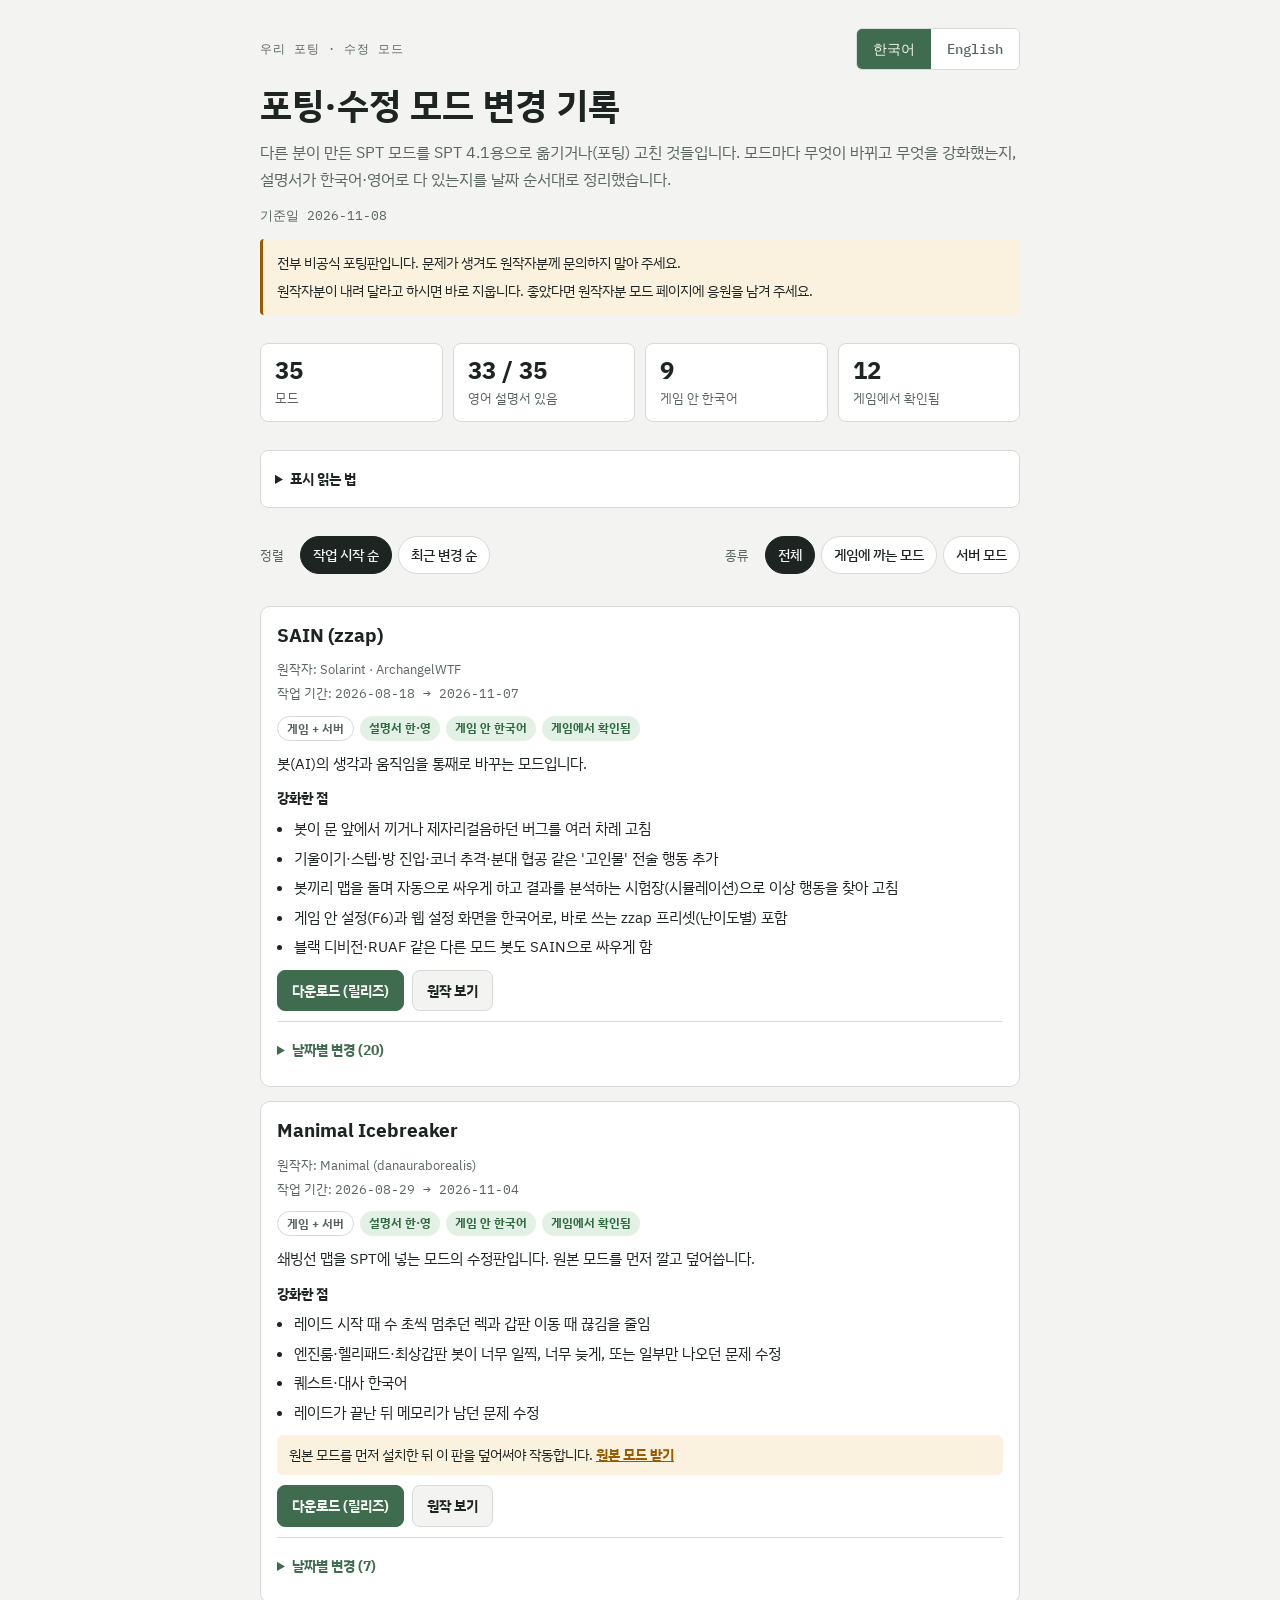
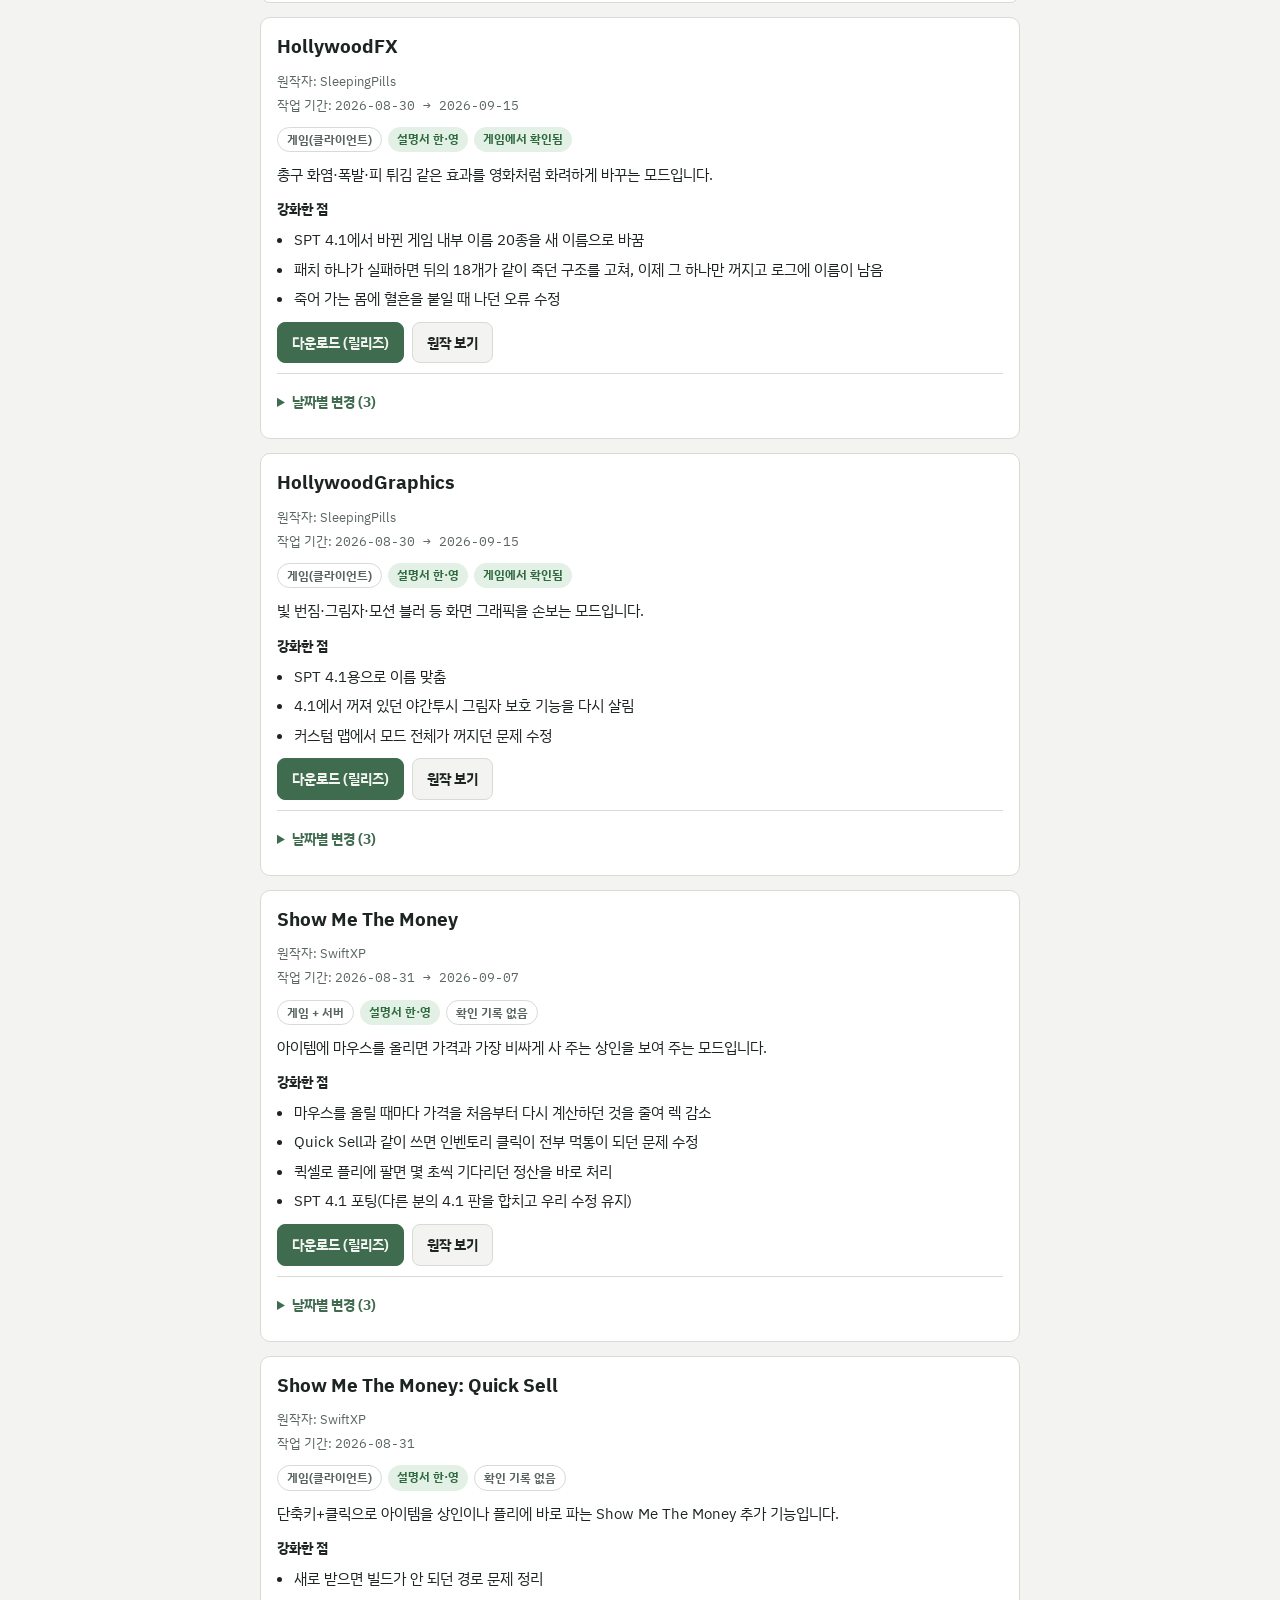
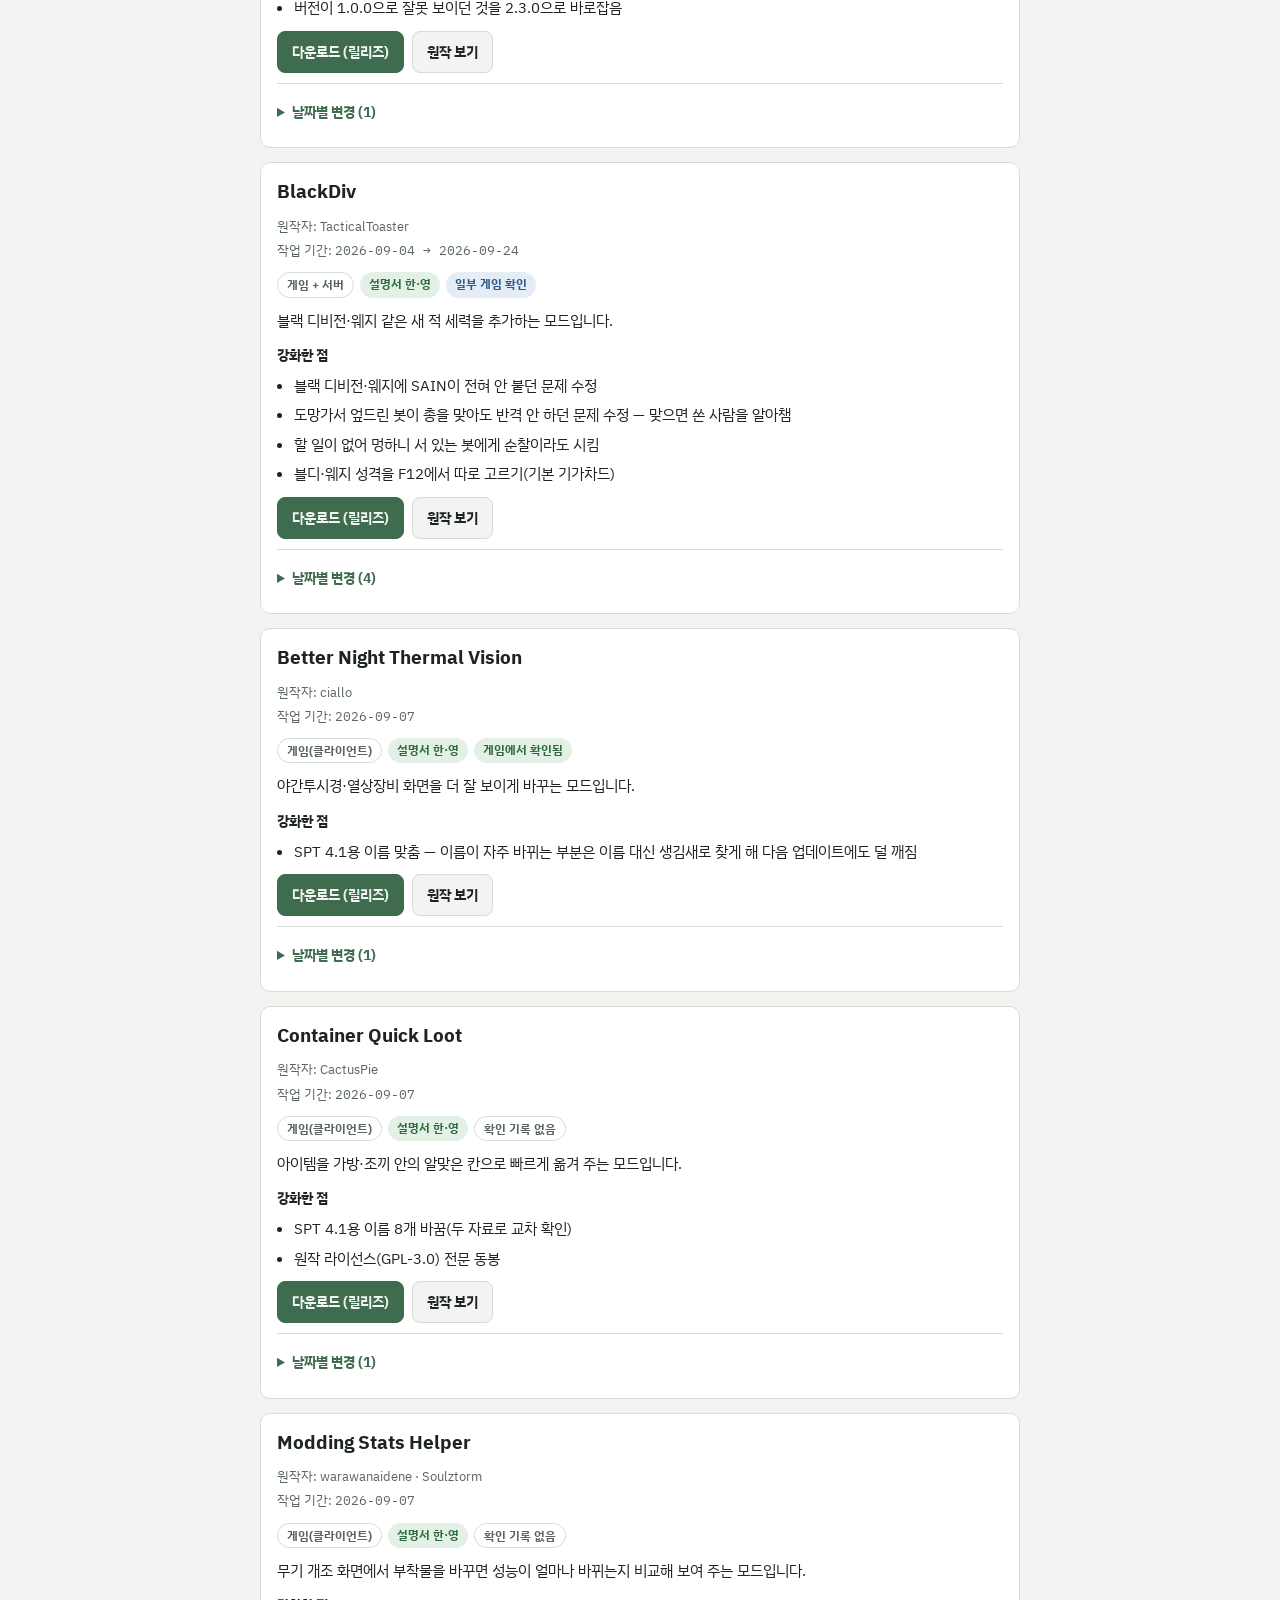
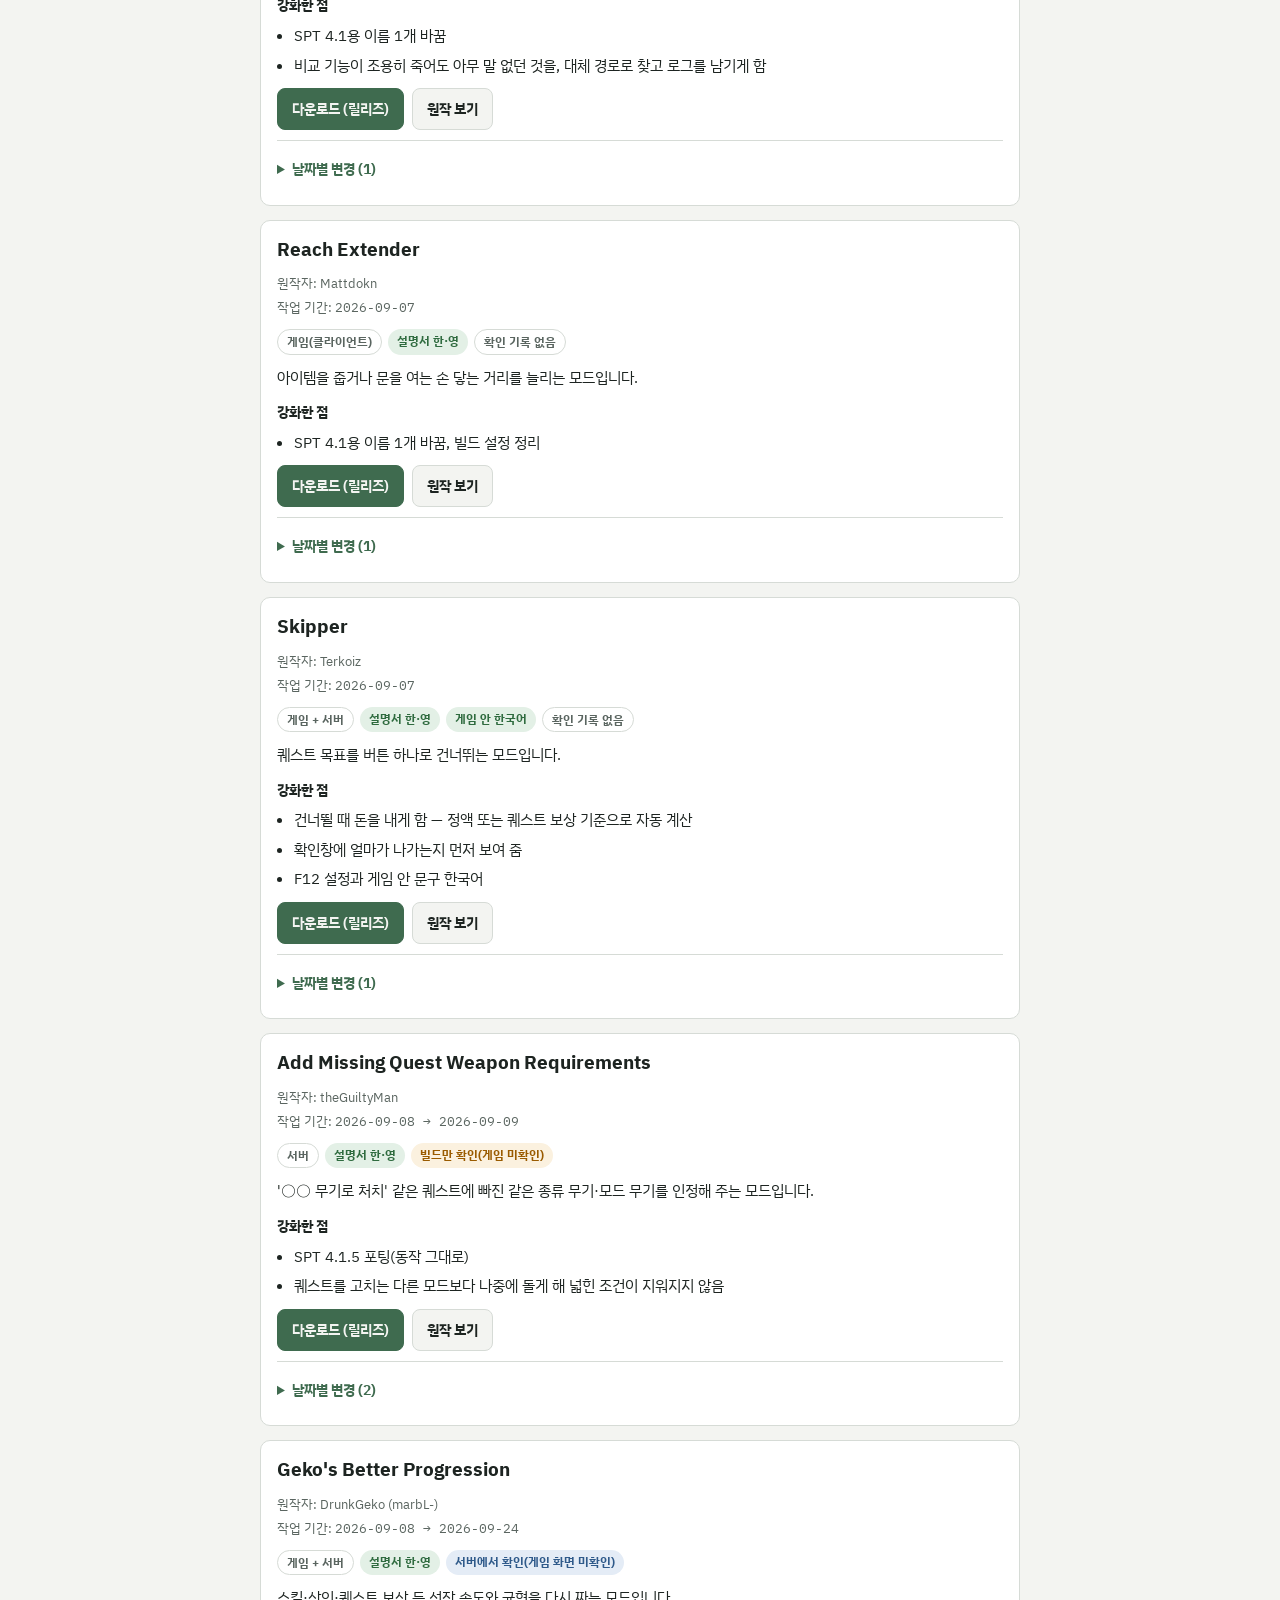
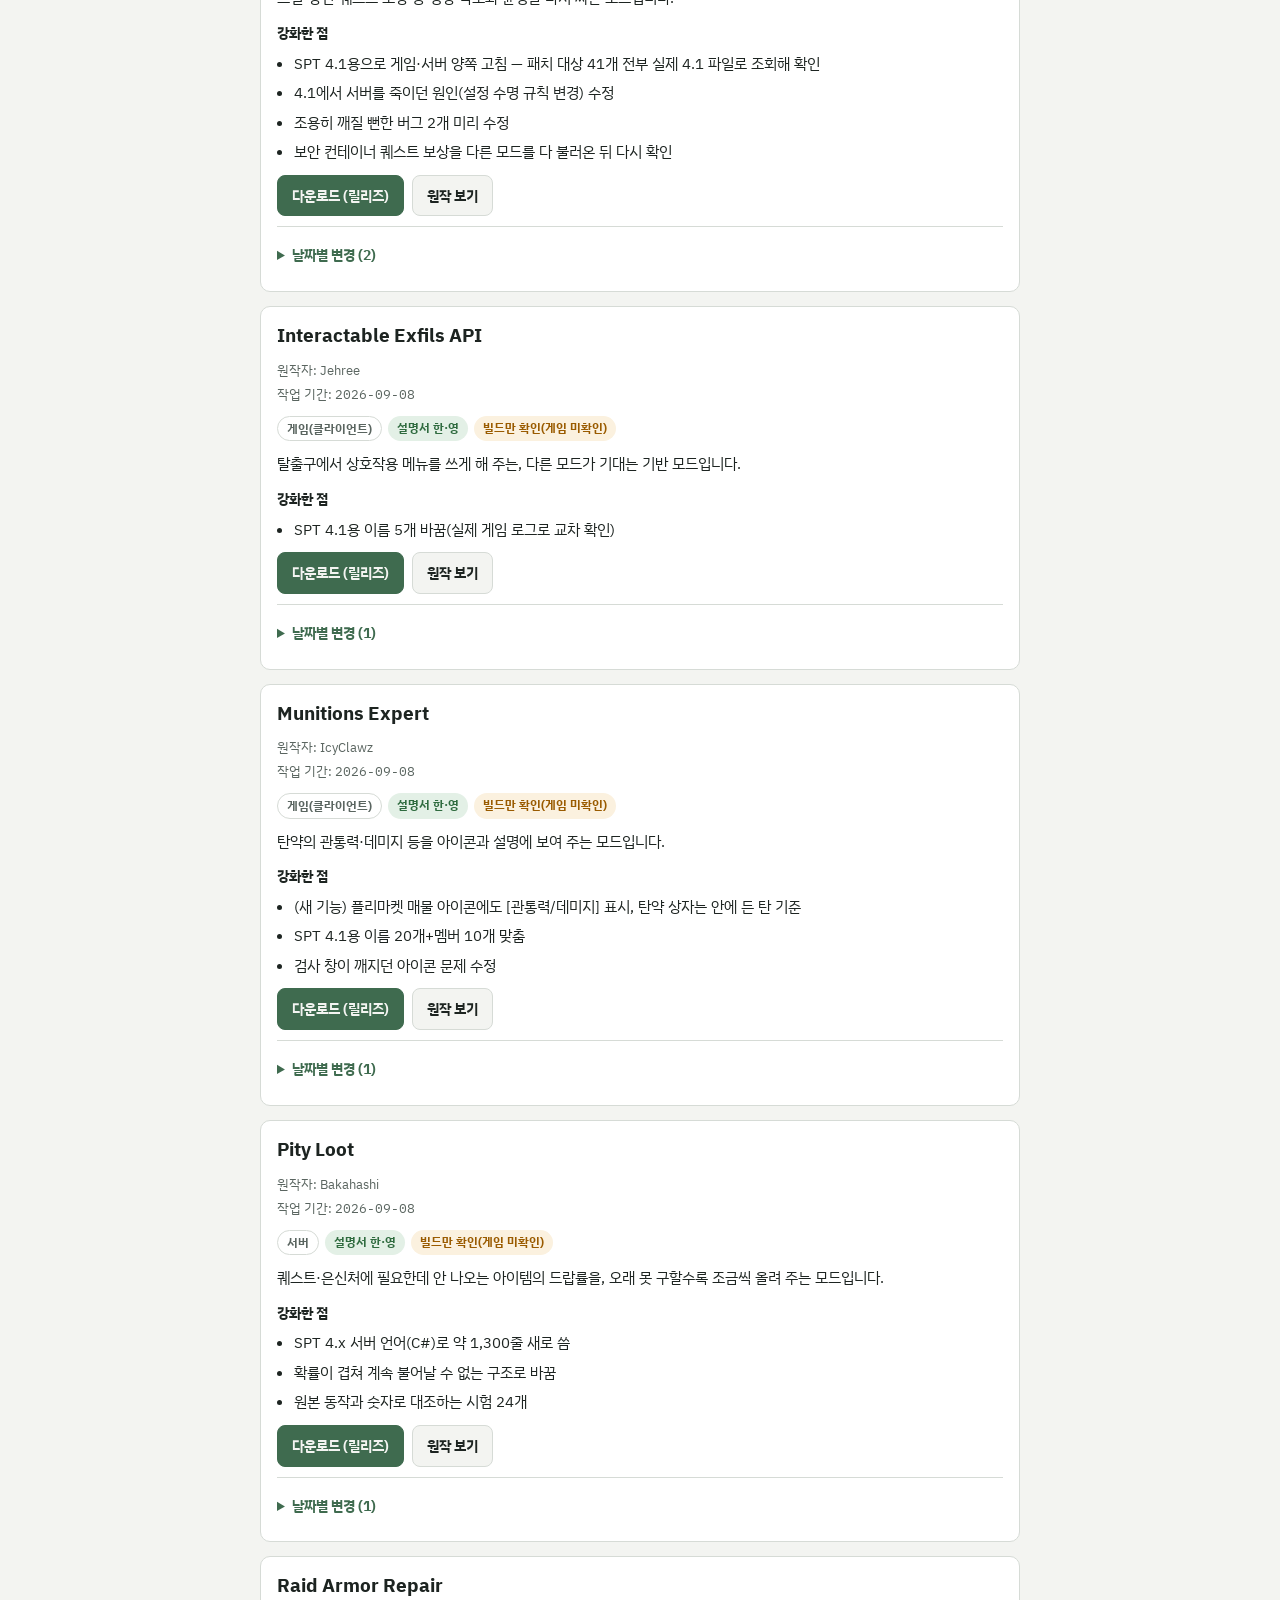
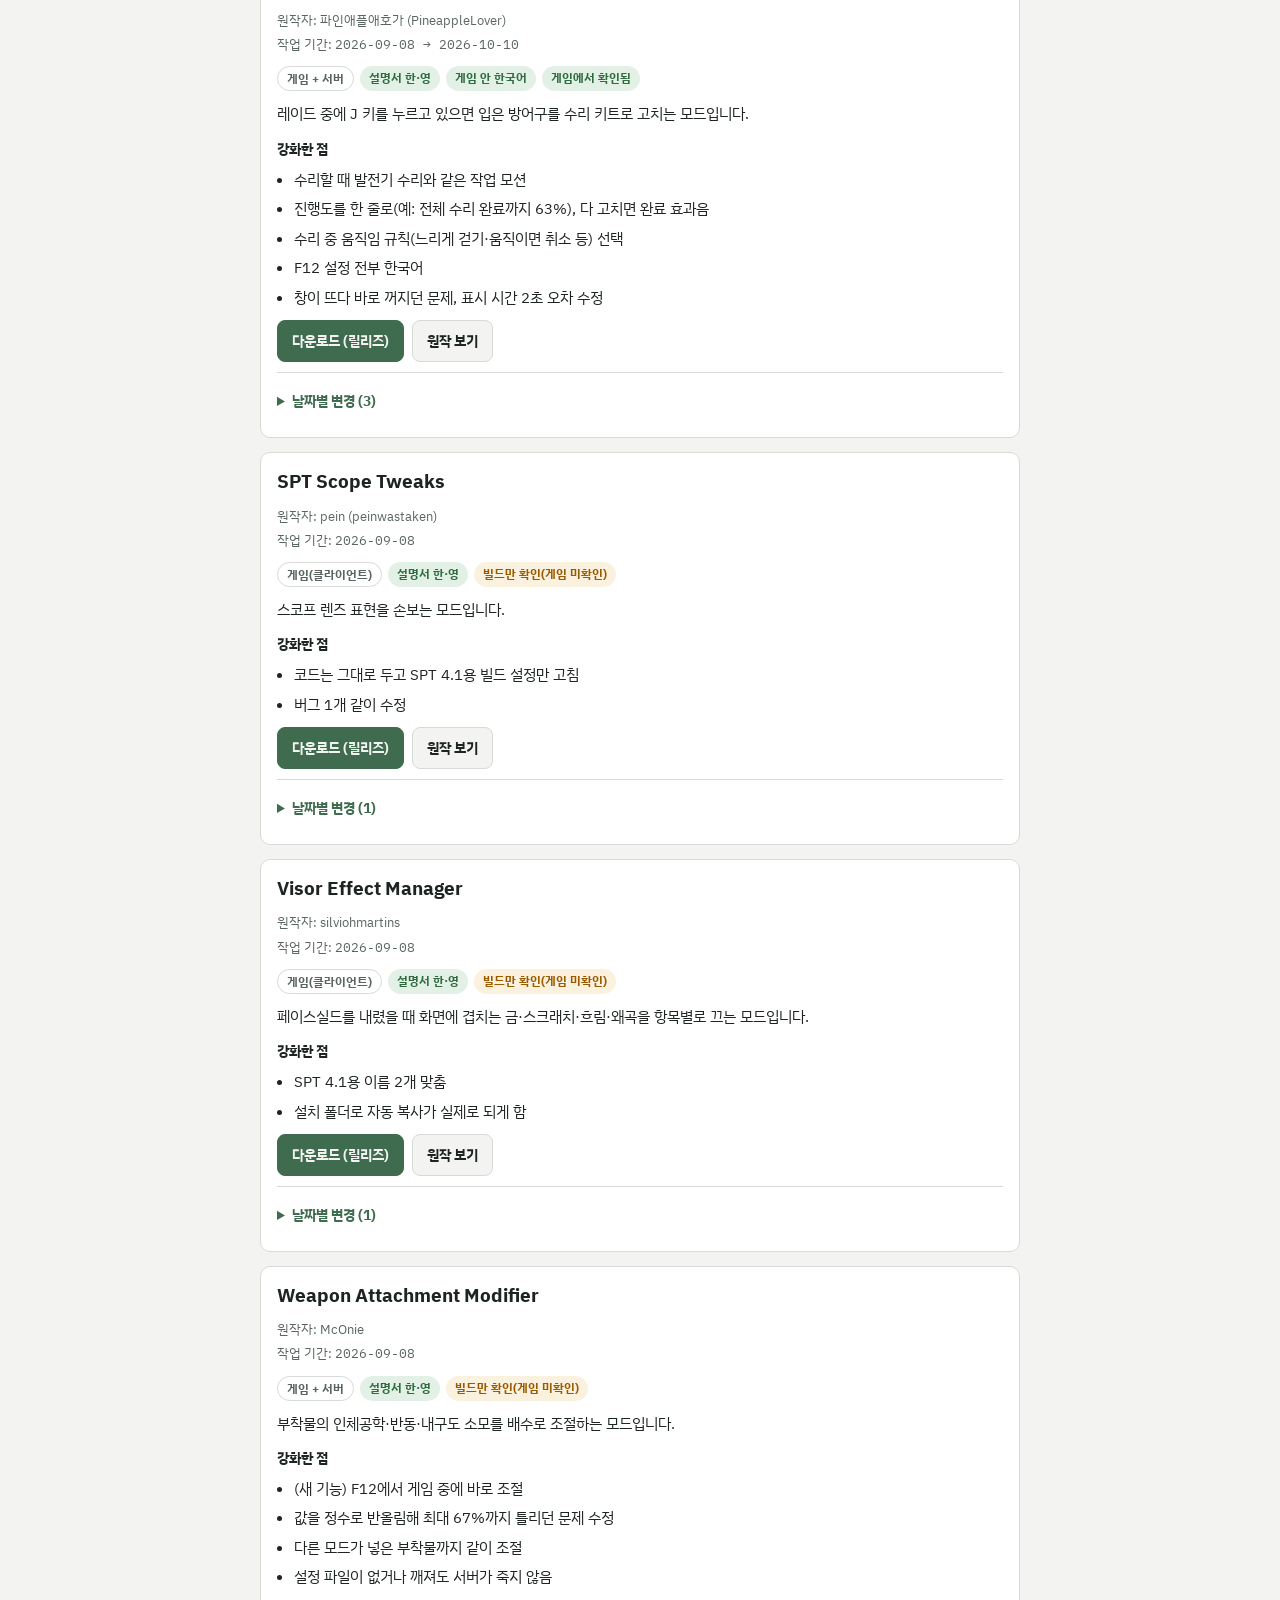
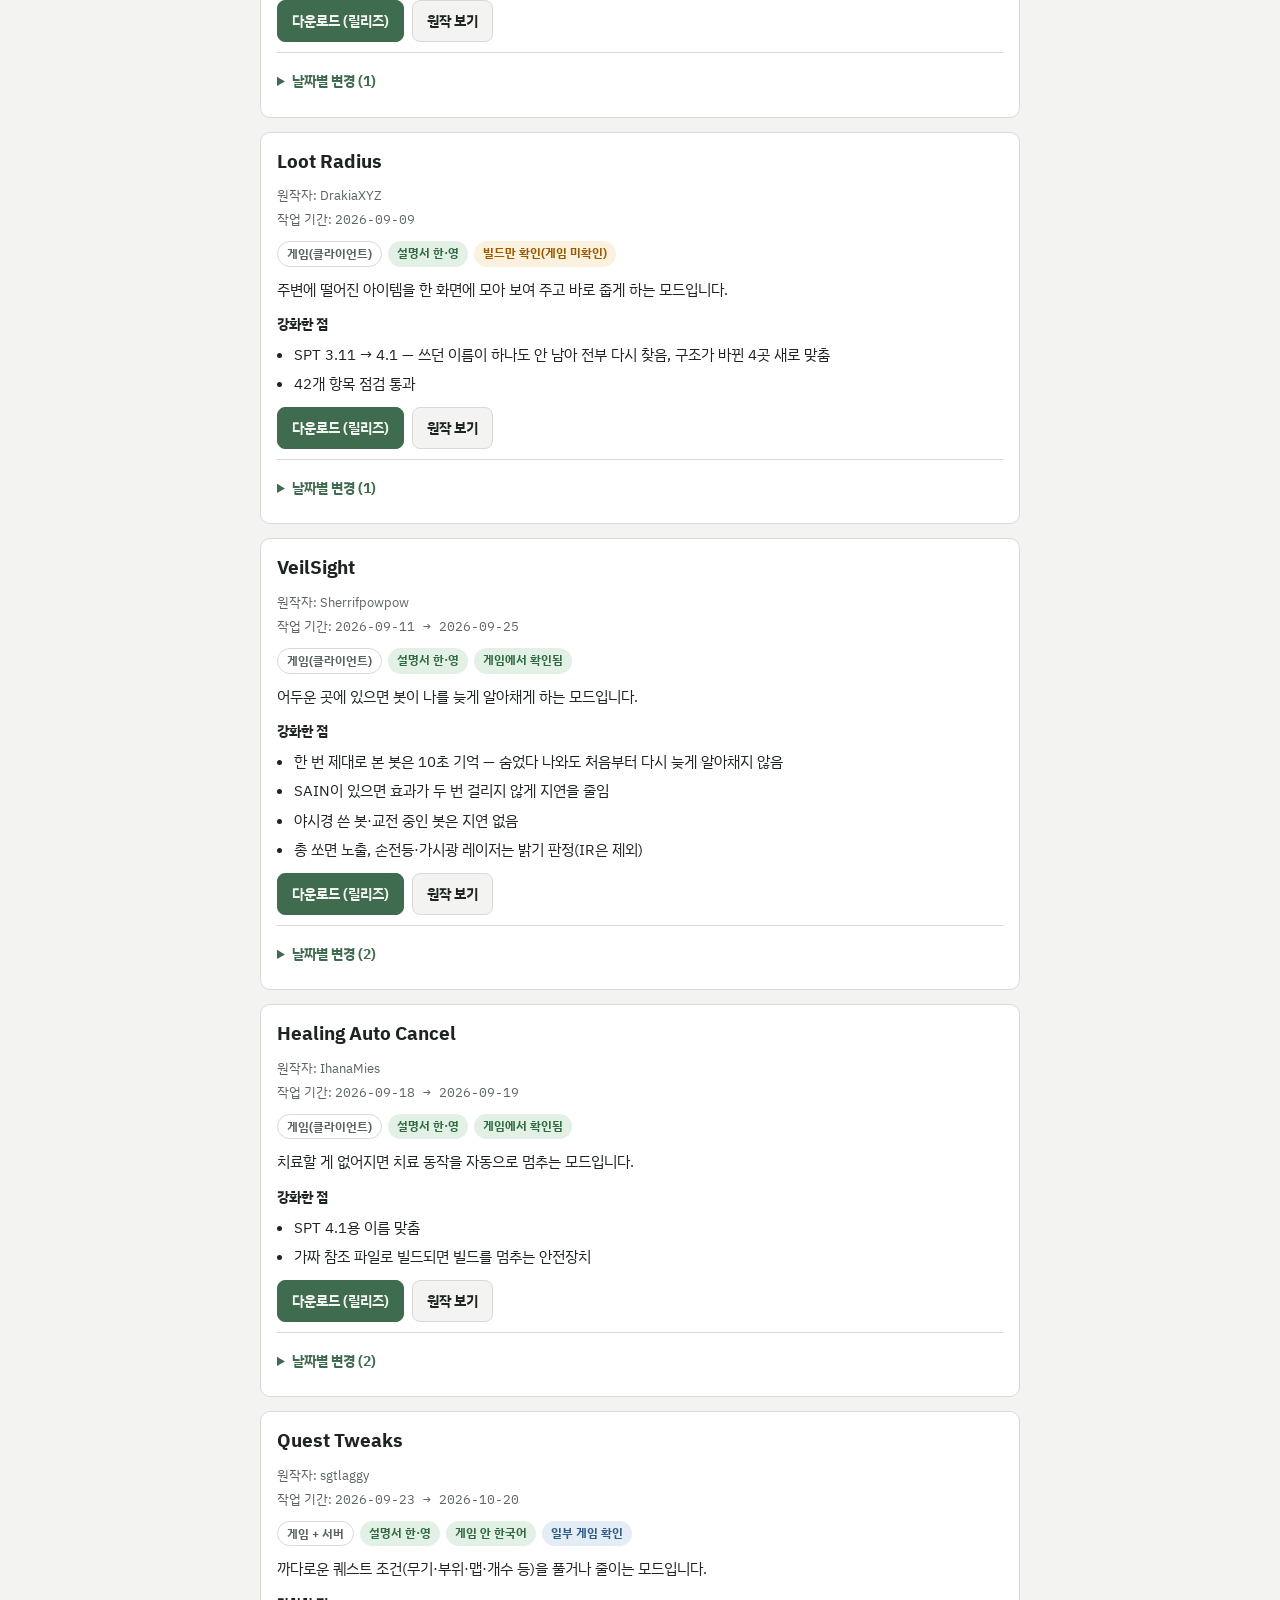
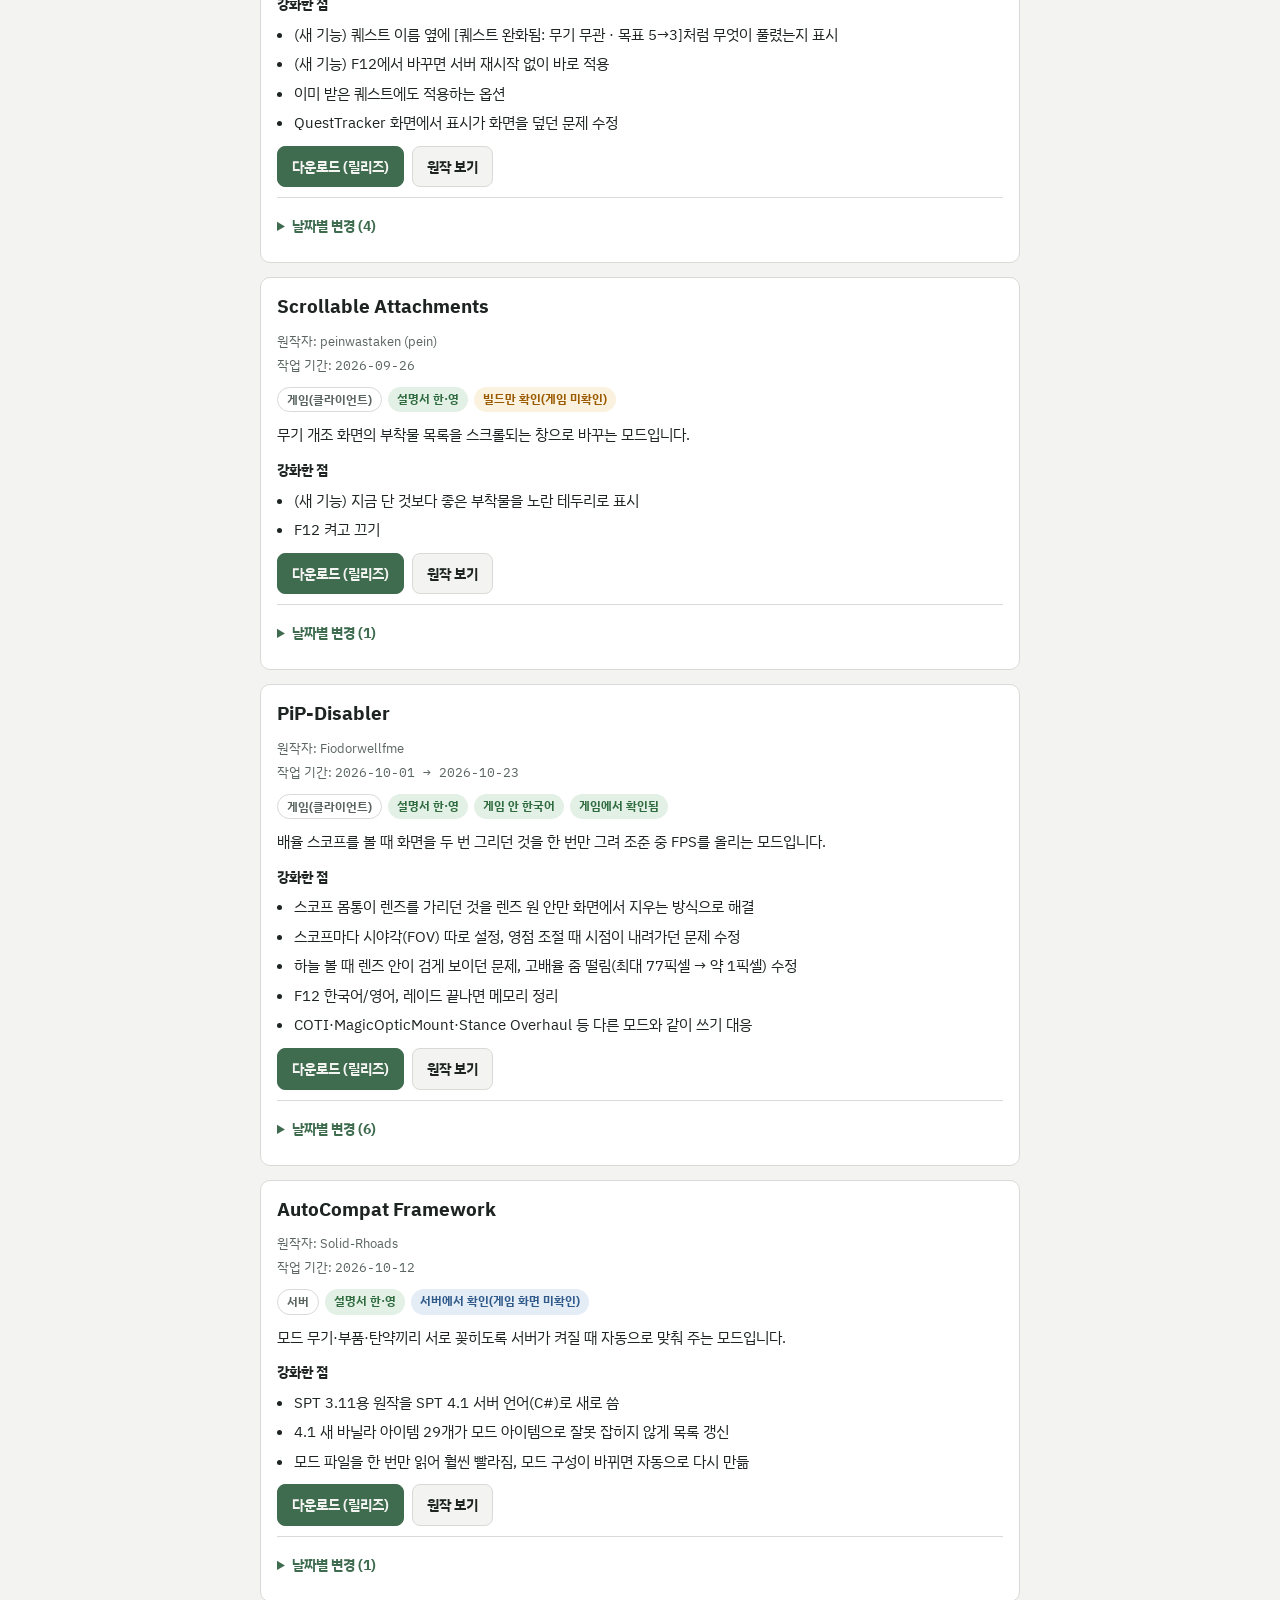
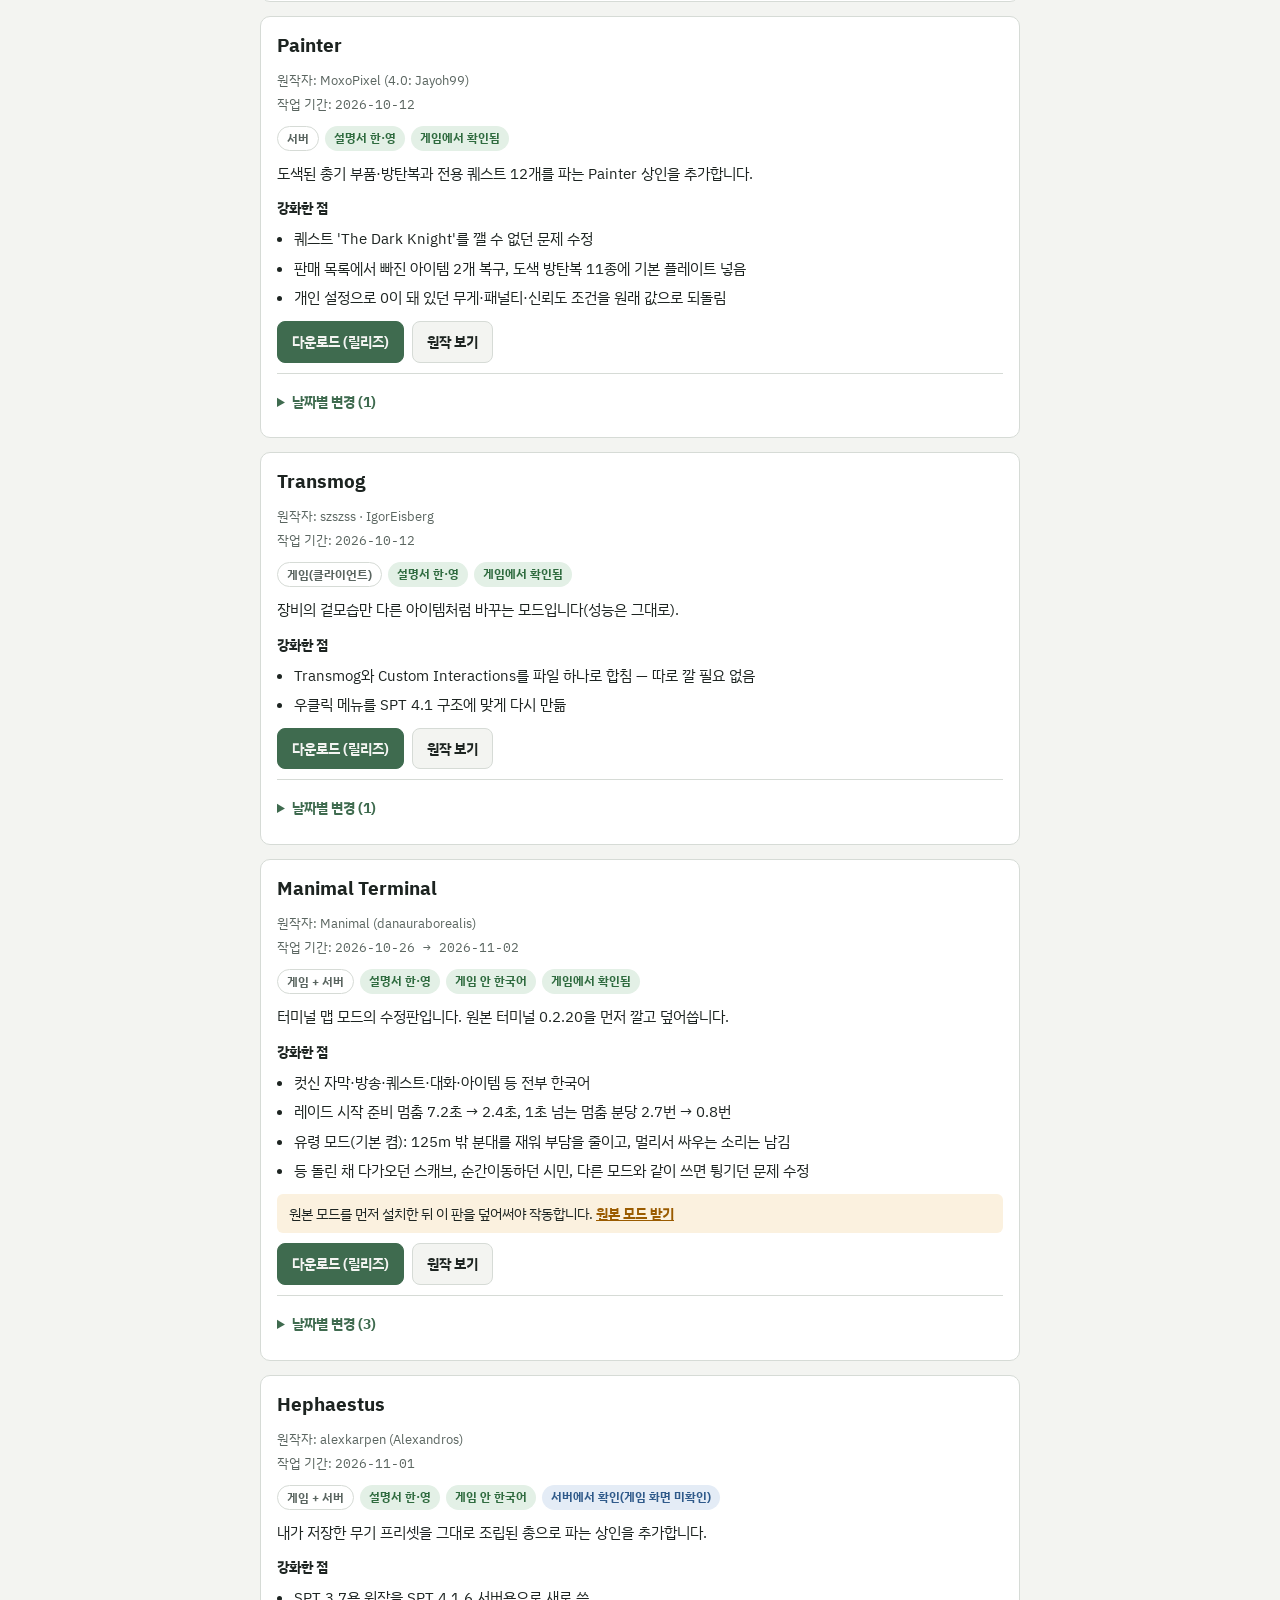
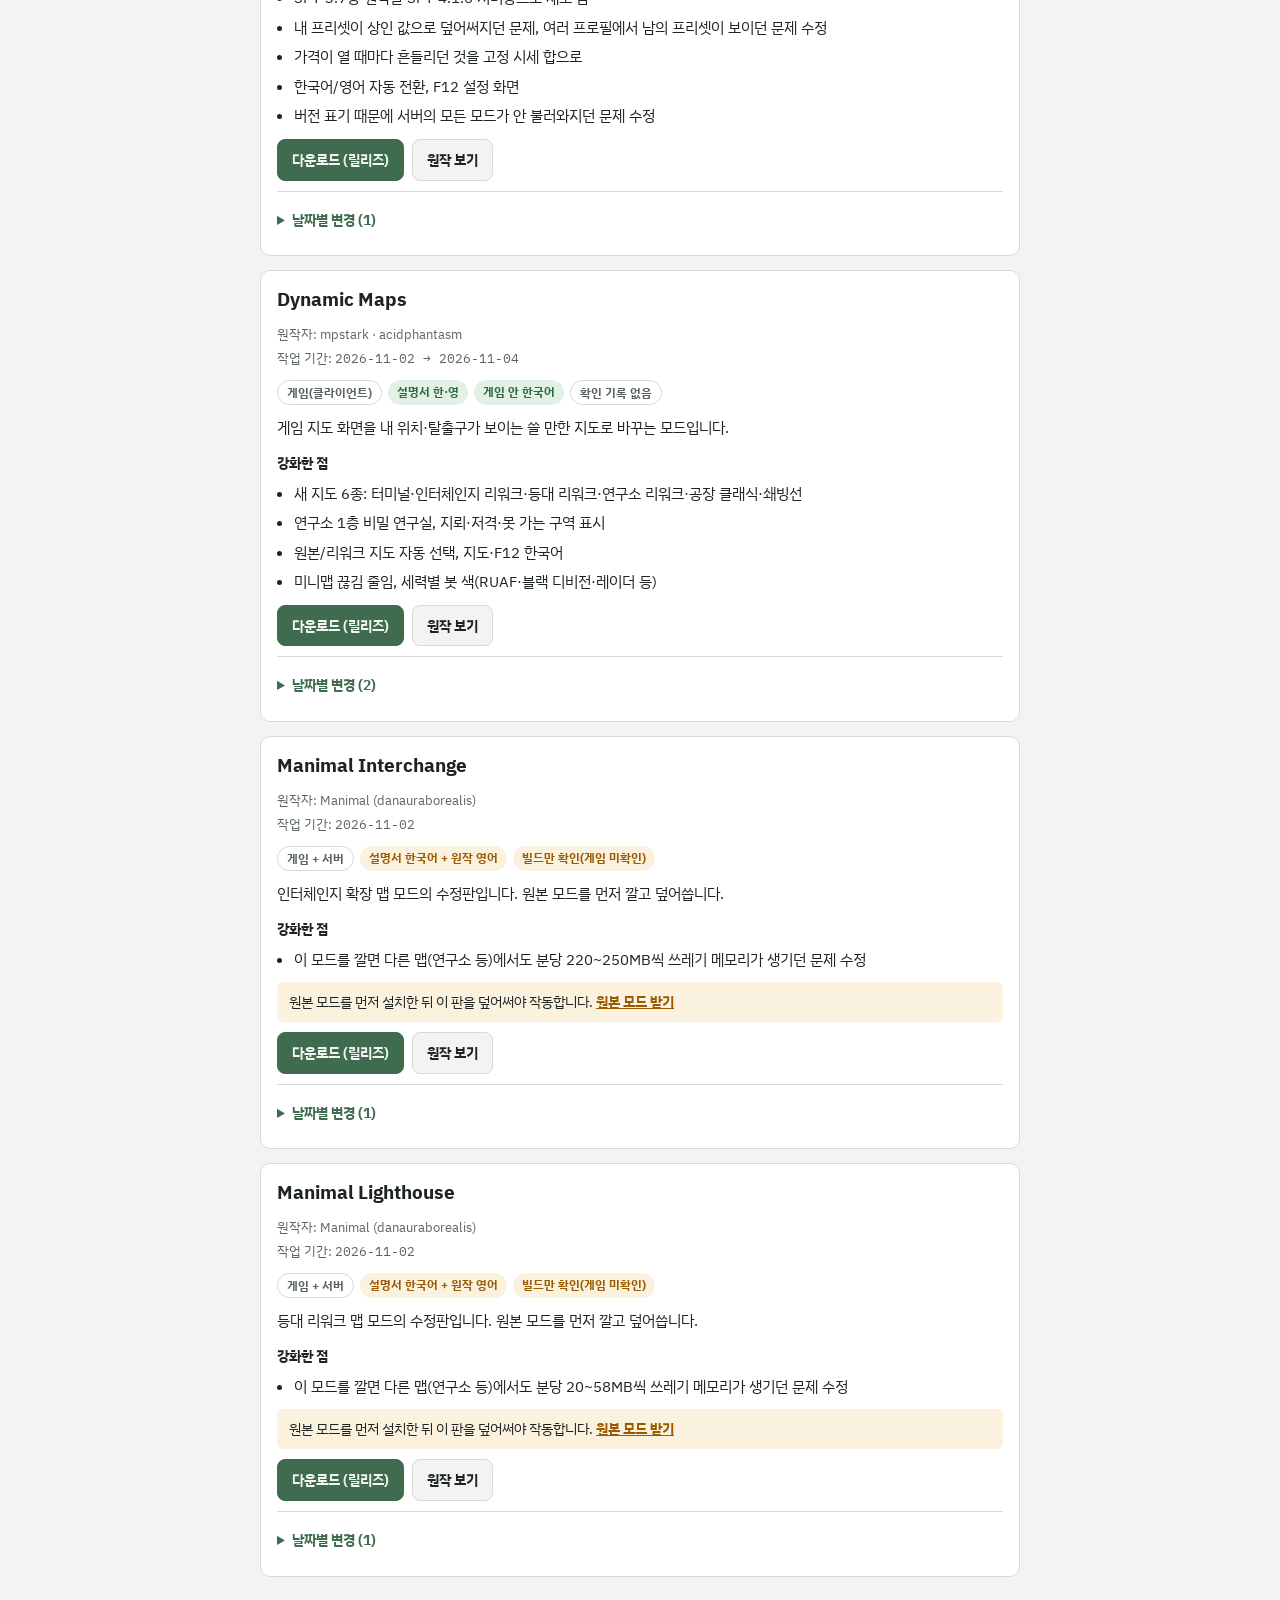
==== mods/index.html @ f6817bad "포팅·수정 모드 변경 기록 페이지 추가 (mods/: 다운로드 포함 index.html, 아카라이브용 arca.html, 한/영) - 공개 포팅 저장소 35개의 날짜별 변경점·강화" ====
<!doctype html>
<html lang="ko">
<head>
<meta charset="utf-8">
<meta name="viewport" content="width=device-width, initial-scale=1, viewport-fit=cover">
<title>포팅 모드 변경 기록</title>
<meta name="description" content="SPT 4.1 포팅·수정 모드의 날짜별 변경점, 강화한 점, 한국어·영어 설명서 여부 정리">
<link rel="stylesheet" href="https://fonts.googleapis.com/css2?family=IBM+Plex+Sans+KR:wght@400;500;700&family=IBM+Plex+Mono:wght@400;500&display=swap">
<link rel="stylesheet" href="style.css">
</head>
<body>
<div class="wrap">
<header>
  <div class="topbar">
    <span class="kicker" data-t="kicker"></span>
    <div class="lang" role="group" aria-label="Language">
      <button type="button" data-v="ko">한국어</button>
      <button type="button" data-v="en">English</button>
    </div>
  </div>
  <h1 data-t="title"></h1>
  <p class="lede" data-t="lede"></p>
  <p class="asof" data-t="asof"></p>
  <div class="notice"><span data-t="notice1"></span><span data-t="notice2"></span></div>
</header>

<section class="stats" aria-label="summary">
  <div class="stat"><b id="st-mods"></b><span data-t="sMods"></span></div>
  <div class="stat"><b id="st-en"></b><span data-t="sEn"></span></div>
  <div class="stat"><b id="st-ko"></b><span data-t="sKo"></span></div>
  <div class="stat"><b id="st-game"></b><span data-t="sGame"></span></div>
</section>

<details class="legend">
  <summary data-t="legend"></summary>
  <ul>
    <li><span class="pill ok" data-t="docs2"></span><span data-t="lgDocs2"></span></li>
    <li><span class="pill mid" data-t="docs1"></span><span data-t="lgDocs1"></span></li>
    <li><span class="pill ok" data-t="inKo"></span><span data-t="lgKo"></span></li>
    <li><span data-t="lgV"></span></li>
  </ul>
</details>

<div class="controls">
  <div class="seg" role="group"><span class="lbl" data-t="sortLbl"></span>
    <button type="button" data-sort data-v="start" data-t="sortStart"></button>
    <button type="button" data-sort data-v="last" data-t="sortLast"></button>
  </div>
  <div class="seg" role="group"><span class="lbl" data-t="fLbl"></span>
    <button type="button" data-f data-v="all" data-t="fAll"></button>
    <button type="button" data-f data-v="c" data-t="fC"></button>
    <button type="button" data-f data-v="s" data-t="fS"></button>
  </div>
</div>

<main class="list" id="list"></main>

<footer>
  <span data-t="foot1"></span>
  <span data-t="foot2"></span>
  <span><span data-t="src"></span>: <a href="https://github.com/danyhappy564-cmyk/SPT-UserModIntel">github.com/danyhappy564-cmyk/SPT-UserModIntel</a></span>
</footer>
</div>
<script>window.SHOW_DL = true;</script>
<script src="data.js"></script>
<script src="app.js"></script>
</body>
</html>
---- mods/style.css ----
/* 같은 색 토큰을 홈·보고서 페이지와 공유한다. 한 열짜리 카드 목록, 휴대폰 우선. */
*, *::before, *::after { box-sizing: border-box; }
:root {
  --bg: #f3f4f1; --surface: #ffffff; --fg: #1d2421; --muted: #5a6560; --line: #d6dbd6;
  --accent: #3f6b4f; --warn: #9a5b00; --warn-bg: #fbf1df; --bad: #a3322a; --bad-bg: #f8e5e3;
  --good: #2f6b3f; --good-bg: #e3f0e6; --info: #2f5a8a; --info-bg: #e4ecf6;
  --font-body: "IBM Plex Sans KR", "Malgun Gothic", "Apple SD Gothic Neo", system-ui, sans-serif;
  --font-mono: "IBM Plex Mono", ui-monospace, Consolas, monospace;
}
@media (prefers-color-scheme: dark) {
  :root:not([data-theme="light"]) {
    --bg: #151a18; --surface: #1c2320; --fg: #e3e8e4; --muted: #9aa69f; --line: #2e3833;
    --accent: #8cc49d; --warn: #e6b45a; --warn-bg: #2e2617; --bad: #f08a80; --bad-bg: #321d1b;
    --good: #8cc49d; --good-bg: #1b2d21; --info: #8fb6e6; --info-bg: #1a2533; color-scheme: dark;
  }
}
:root[data-theme="dark"] {
  --bg: #151a18; --surface: #1c2320; --fg: #e3e8e4; --muted: #9aa69f; --line: #2e3833;
  --accent: #8cc49d; --warn: #e6b45a; --warn-bg: #2e2617; --bad: #f08a80; --bad-bg: #321d1b;
  --good: #8cc49d; --good-bg: #1b2d21; --info: #8fb6e6; --info-bg: #1a2533; color-scheme: dark;
}
[hidden] { display: none !important; }
html { -webkit-text-size-adjust: 100%; }
body {
  margin: 0; background: var(--bg); color: var(--fg); font-family: var(--font-body);
  font-size: 16px; line-height: 1.7; word-break: keep-all; overflow-wrap: anywhere;
  padding-left: max(16px, env(safe-area-inset-left, 0px));
  padding-right: max(16px, env(safe-area-inset-right, 0px));
  padding-block: 28px 64px;
}
.wrap { max-width: 760px; margin: 0 auto; display: flex; flex-direction: column; gap: 28px; }
header { display: flex; flex-direction: column; gap: 12px; }
.topbar { display: flex; justify-content: space-between; align-items: center; gap: 12px; flex-wrap: wrap; }
.kicker { font-family: var(--font-mono); font-size: 12px; letter-spacing: .08em; text-transform: uppercase; color: var(--muted); }
.lang { display: inline-flex; border: 1px solid var(--line); border-radius: 6px; overflow: hidden; }
.lang button { font: 500 14px var(--font-mono); padding: 8px 16px; border: 0; background: var(--surface); color: var(--muted); cursor: pointer; min-height: 40px; }
.lang button[aria-pressed="true"] { background: var(--accent); color: var(--bg); }
.lang button:focus-visible, .seg button:focus-visible { outline: 2px solid var(--accent); outline-offset: -2px; }
h1 { font-size: clamp(26px, 6.5vw, 36px); line-height: 1.25; margin: 0; font-weight: 700; }
h2 { font-size: 15px; margin: 0; color: var(--muted); font-weight: 500; letter-spacing: .04em; }
p { margin: 0; }
.lede { color: var(--muted); }
.asof { font-family: var(--font-mono); font-size: 13px; color: var(--muted); }
.notice { background: var(--warn-bg); color: var(--fg); border-left: 3px solid var(--warn); padding: 12px 14px; border-radius: 4px; font-size: 14px; display: flex; flex-direction: column; gap: 4px; }

.stats { display: grid; grid-template-columns: repeat(2, minmax(0, 1fr)); gap: 10px; }
@media (min-width: 620px) { .stats { grid-template-columns: repeat(4, minmax(0, 1fr)); } }
.stat { background: var(--surface); border: 1px solid var(--line); border-radius: 8px; padding: 12px 14px; display: flex; flex-direction: column; gap: 2px; }
.stat b { font-size: 24px; line-height: 1.2; font-variant-numeric: tabular-nums; }
.stat span { font-size: 13px; color: var(--muted); }

details.legend { background: var(--surface); border: 1px solid var(--line); border-radius: 8px; padding: 10px 14px; font-size: 14px; }
details.legend summary { cursor: pointer; font-weight: 700; padding: 6px 0; }
details.legend ul { margin: 8px 0 4px; padding-left: 0; list-style: none; display: flex; flex-direction: column; gap: 8px; }
details.legend li { display: flex; gap: 8px; align-items: baseline; flex-wrap: wrap; }

.controls { display: flex; flex-direction: column; gap: 8px; padding-bottom: 4px; }
.seg { display: flex; flex-wrap: wrap; gap: 6px; align-items: center; }
.seg .lbl { font-size: 13px; color: var(--muted); min-width: 2.6em; }
.seg button { font: 500 14px var(--font-body); padding: 6px 12px; min-height: 38px; border: 1px solid var(--line); background: var(--surface); color: var(--fg); border-radius: 999px; cursor: pointer; }
.seg button[aria-pressed="true"] { background: var(--fg); color: var(--bg); border-color: var(--fg); }
@media (min-width: 620px) { .controls { flex-direction: row; justify-content: space-between; } }

.list { display: flex; flex-direction: column; gap: 14px; }
.card { background: var(--surface); border: 1px solid var(--line); border-radius: 10px; padding: 16px; display: flex; flex-direction: column; gap: 10px; }
.card h3 { margin: 0; font-size: 19px; line-height: 1.35; }
.meta { font-size: 13px; color: var(--muted); display: flex; flex-direction: column; gap: 2px; }
.meta .d { font-family: var(--font-mono); font-variant-numeric: tabular-nums; }
.what { font-size: 15px; }
.tags { display: flex; flex-wrap: wrap; gap: 6px; }
.pill { display: inline-block; font-size: 12px; font-weight: 700; padding: 2px 9px; border-radius: 999px; white-space: nowrap; line-height: 1.6; }
.ok { background: var(--good-bg); color: var(--good); }
.mid { background: var(--warn-bg); color: var(--warn); }
.no { background: var(--bad-bg); color: var(--bad); }
.inf { background: var(--info-bg); color: var(--info); }
.neu { background: transparent; color: var(--muted); border: 1px solid var(--line); }
.plus h4, .tl summary { font-size: 14px; margin: 0; font-weight: 700; }
.plus ul { margin: 6px 0 0; padding-left: 1.15em; display: flex; flex-direction: column; gap: 4px; font-size: 15px; }
.pre { font-size: 14px; background: var(--warn-bg); border-radius: 6px; padding: 8px 12px; }
.pre a { color: var(--warn); font-weight: 700; }
details.tl { border-top: 1px solid var(--line); padding-top: 8px; }
details.tl summary { cursor: pointer; padding: 8px 0; color: var(--accent); }
details.tl ol { list-style: none; margin: 6px 0 0; padding: 0 0 0 14px; border-left: 2px solid var(--line); display: flex; flex-direction: column; gap: 10px; }
details.tl li { position: relative; font-size: 14px; display: flex; flex-direction: column; }
details.tl li::before { content: ""; position: absolute; left: -20px; top: 7px; width: 10px; height: 10px; border-radius: 50%; background: var(--accent); }
details.tl li .d { font-family: var(--font-mono); font-size: 12px; color: var(--muted); }
.links { display: flex; flex-wrap: wrap; gap: 8px; }
.btn { display: inline-flex; align-items: center; min-height: 40px; padding: 8px 14px; border-radius: 8px; font-size: 14px; font-weight: 700; text-decoration: none; border: 1px solid var(--line); color: var(--fg); background: var(--bg); }
.btn.primary { background: var(--accent); color: var(--bg); border-color: var(--accent); }
.btn:focus-visible { outline: 2px solid var(--accent); outline-offset: 2px; }
.empty { color: var(--muted); font-size: 14px; }
footer { font-size: 13px; color: var(--muted); border-top: 1px solid var(--line); padding-top: 16px; display: flex; flex-direction: column; gap: 6px; }
footer a { color: var(--accent); }
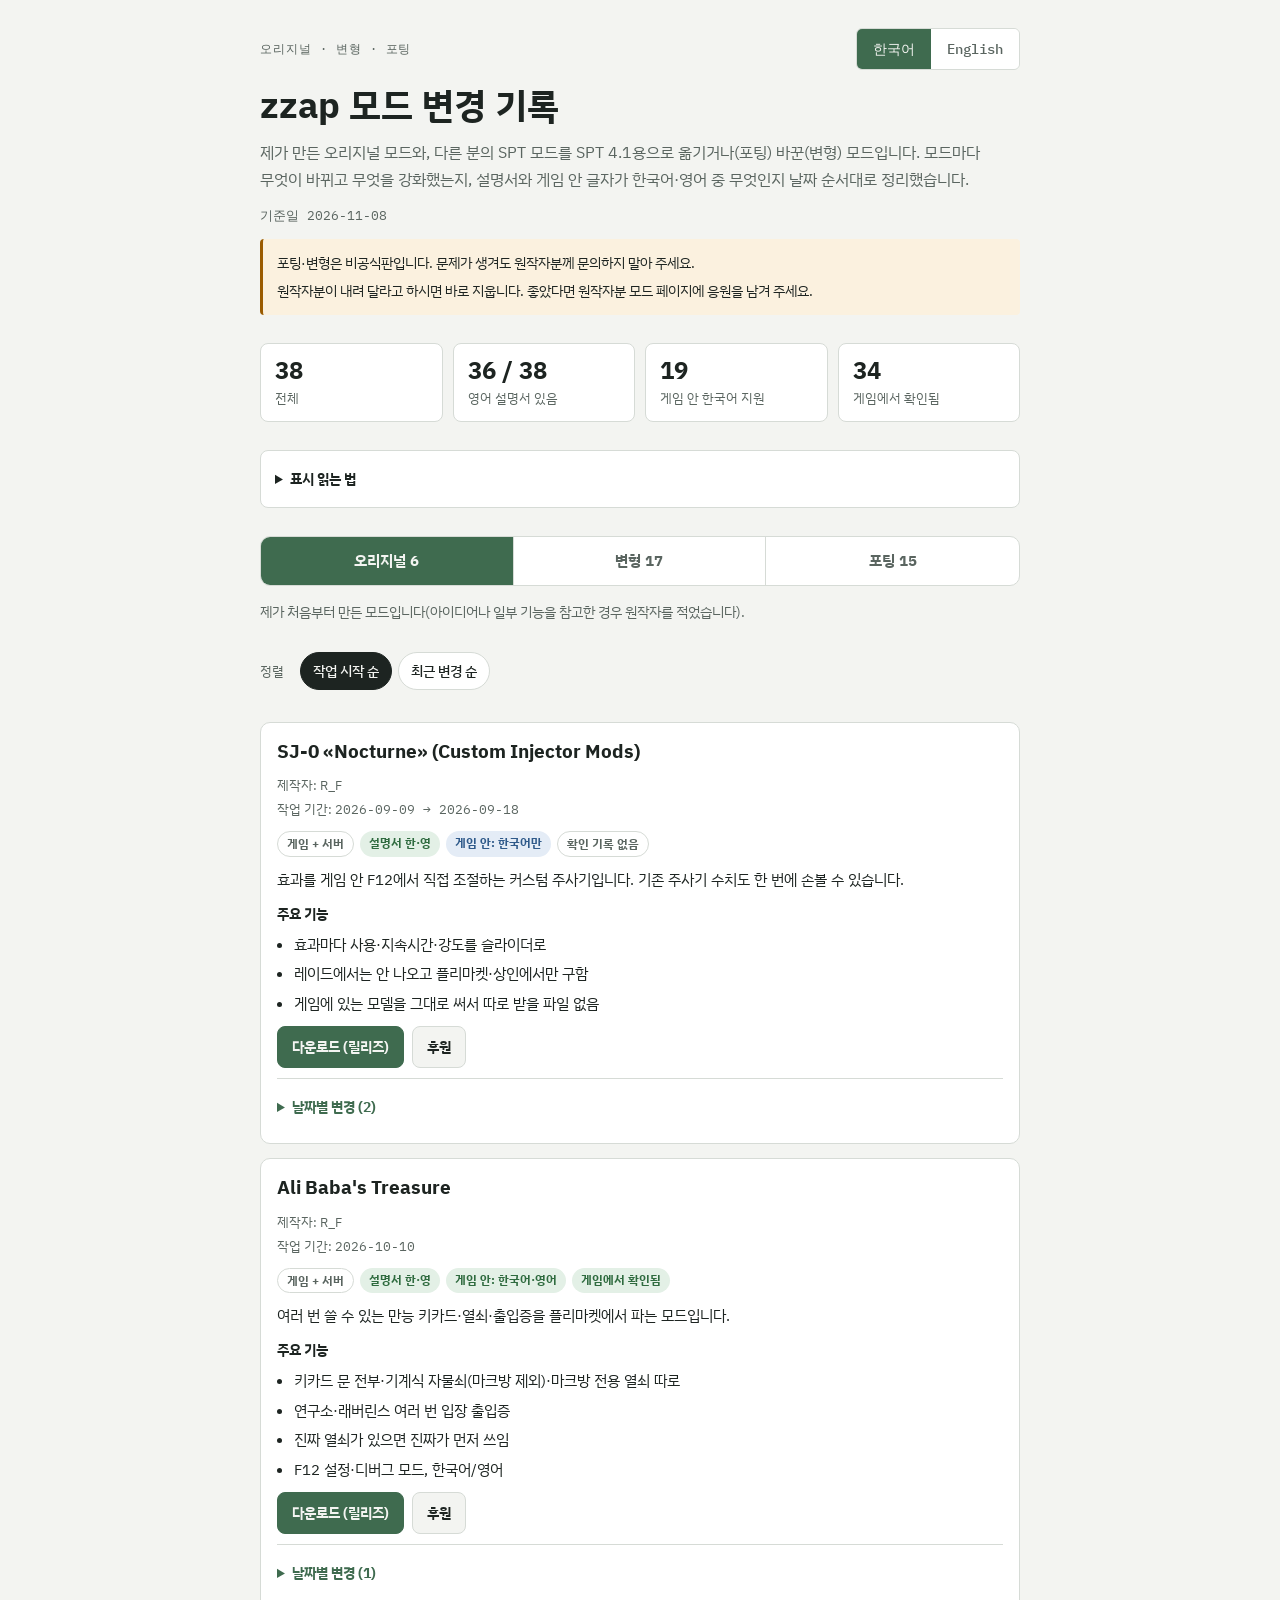
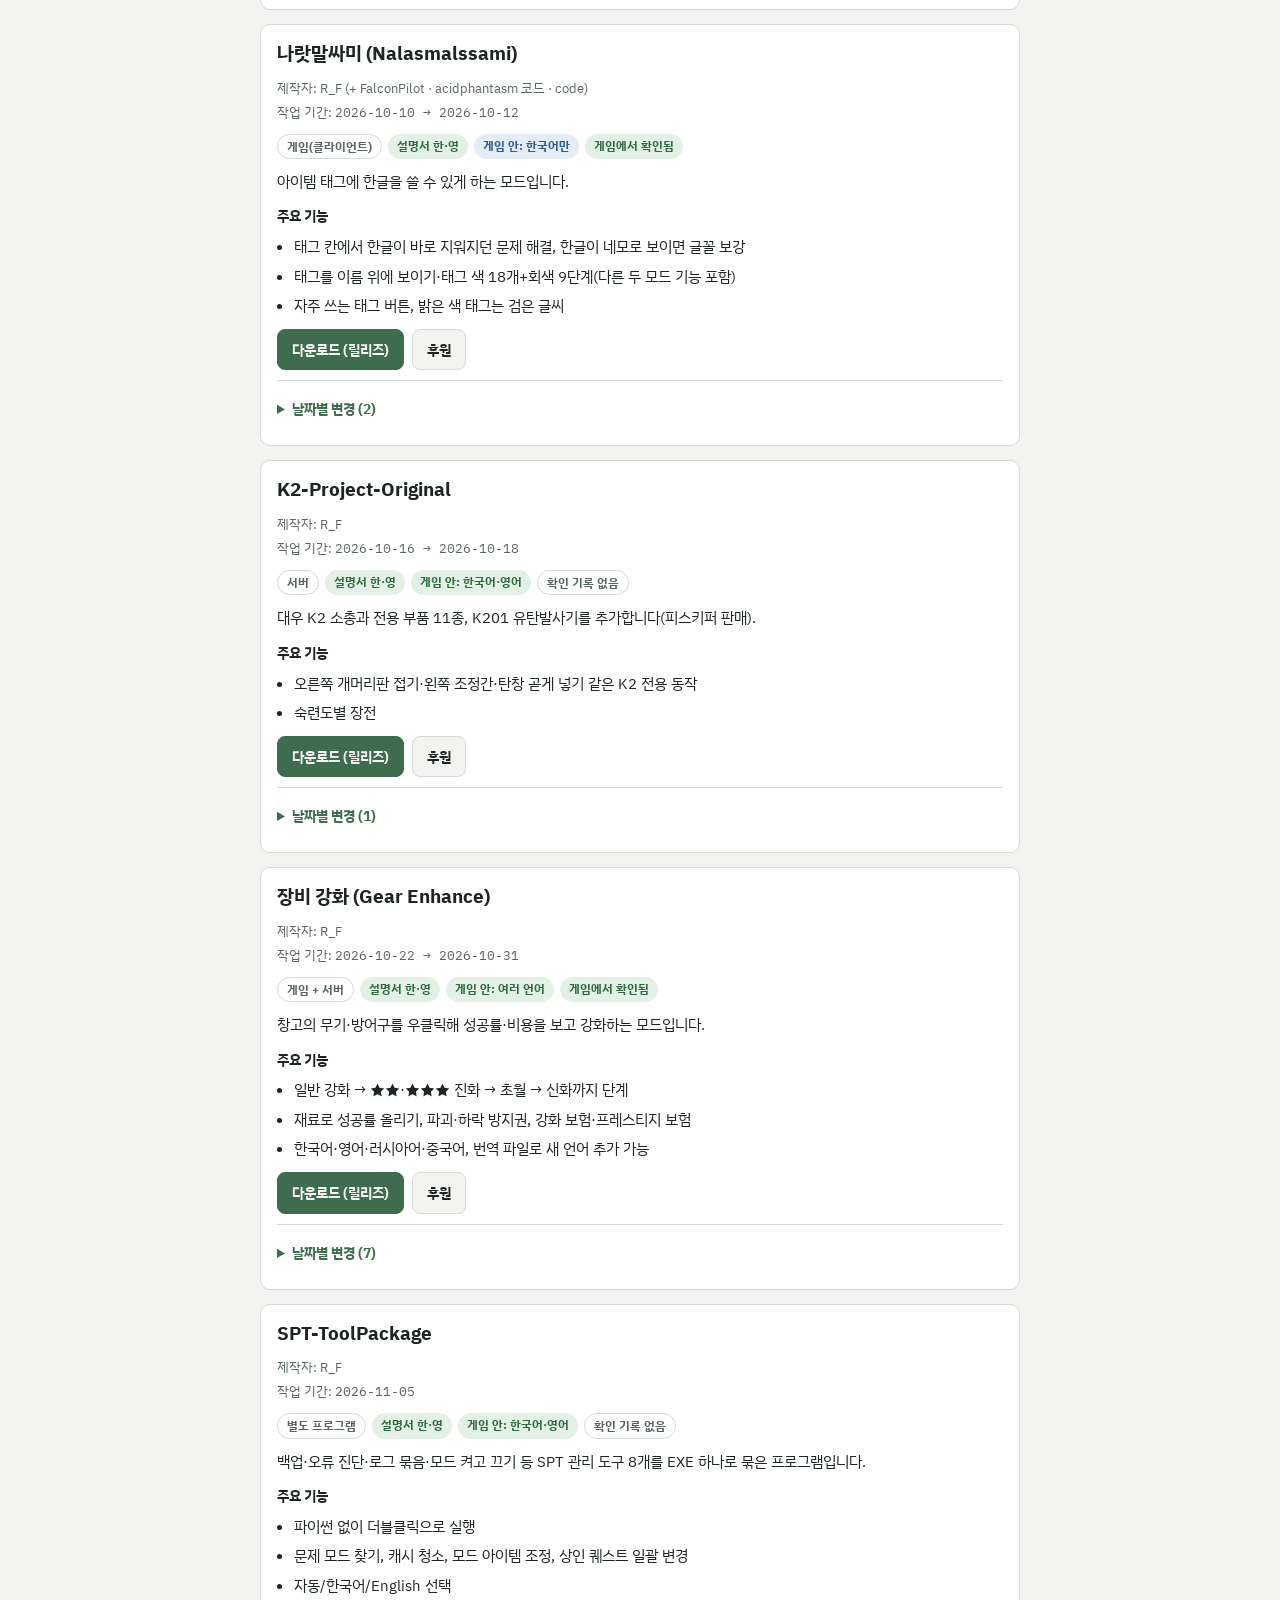
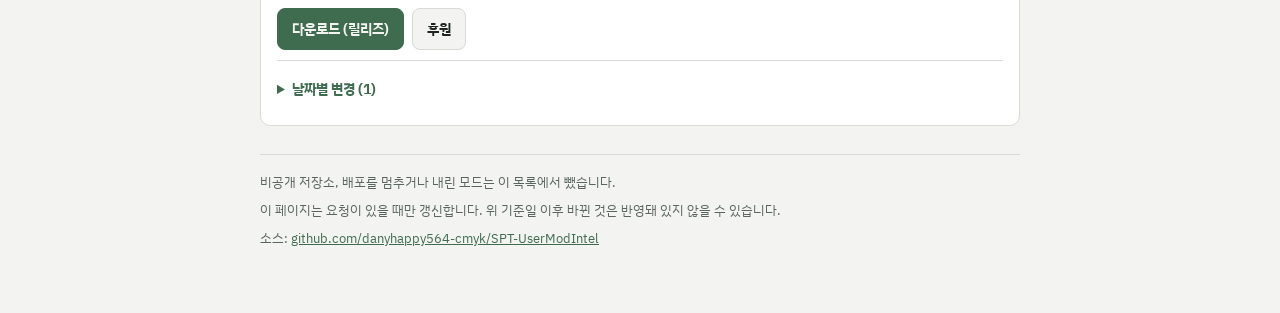
==== commit 7b1d0e63: "모드 변경 기록: 오리지널·변형·포팅 탭, 게임 안 언어 구분, 확인 상태·디코 전용 배포 반영 - 5개 제외(BlackDiv, Better Night Thermal Vision," ====
--- a/mods/index.html
+++ b/mods/index.html
@@ -3,8 +3,8 @@
 <head>
 <meta charset="utf-8">
 <meta name="viewport" content="width=device-width, initial-scale=1, viewport-fit=cover">
-<title>포팅 모드 변경 기록</title>
-<meta name="description" content="SPT 4.1 포팅·수정 모드의 날짜별 변경점, 강화한 점, 한국어·영어 설명서 여부 정리">
+<title>zzap 모드 변경 기록</title>
+<meta name="description" content="SPT 4.1 오리지널·변형·포팅 모드의 날짜별 변경점, 강화한 점, 한국어·영어 설명서 여부 정리">
 <link rel="stylesheet" href="https://fonts.googleapis.com/css2?family=IBM+Plex+Sans+KR:wght@400;500;700&family=IBM+Plex+Mono:wght@400;500&display=swap">
 <link rel="stylesheet" href="style.css">
 </head>
@@ -36,20 +36,22 @@
   <ul>
     <li><span class="pill ok" data-t="docs2"></span><span data-t="lgDocs2"></span></li>
     <li><span class="pill mid" data-t="docs1"></span><span data-t="lgDocs1"></span></li>
-    <li><span class="pill ok" data-t="inKo"></span><span data-t="lgKo"></span></li>
+    <li><span data-t="lgLang"></span></li>
     <li><span data-t="lgV"></span></li>
   </ul>
 </details>
+
+<nav class="tabs" role="group" aria-label="kind">
+  <button type="button" data-tab data-v="o"></button>
+  <button type="button" data-tab data-v="v"></button>
+  <button type="button" data-tab data-v="p"></button>
+</nav>
+<p class="tabdesc" id="tabdesc"></p>
 
 <div class="controls">
   <div class="seg" role="group"><span class="lbl" data-t="sortLbl"></span>
     <button type="button" data-sort data-v="start" data-t="sortStart"></button>
     <button type="button" data-sort data-v="last" data-t="sortLast"></button>
-  </div>
-  <div class="seg" role="group"><span class="lbl" data-t="fLbl"></span>
-    <button type="button" data-f data-v="all" data-t="fAll"></button>
-    <button type="button" data-f data-v="c" data-t="fC"></button>
-    <button type="button" data-f data-v="s" data-t="fS"></button>
   </div>
 </div>
 
--- a/mods/style.css
+++ b/mods/style.css
@@ -91,3 +91,11 @@
 .empty { color: var(--muted); font-size: 14px; }
 footer { font-size: 13px; color: var(--muted); border-top: 1px solid var(--line); padding-top: 16px; display: flex; flex-direction: column; gap: 6px; }
 footer a { color: var(--accent); }
+.tabs { display: grid; grid-template-columns: repeat(3, minmax(0, 1fr)); border: 1px solid var(--line); border-radius: 10px; overflow: hidden; background: var(--surface); }
+.tabs button { font: 700 15px var(--font-body); min-height: 48px; padding: 8px 4px; border: 0; border-right: 1px solid var(--line); background: transparent; color: var(--muted); cursor: pointer; }
+.tabs button:last-child { border-right: 0; }
+.tabs button[aria-pressed="true"] { background: var(--accent); color: var(--bg); }
+.tabs button:focus-visible { outline: 2px solid var(--accent); outline-offset: -3px; }
+.tabdesc { font-size: 14px; color: var(--muted); margin-top: -14px; }
+.small { font-size: 13px; color: var(--muted); margin-top: -4px; }
+.btn.static { background: var(--info-bg); color: var(--info); border-color: transparent; cursor: default; }
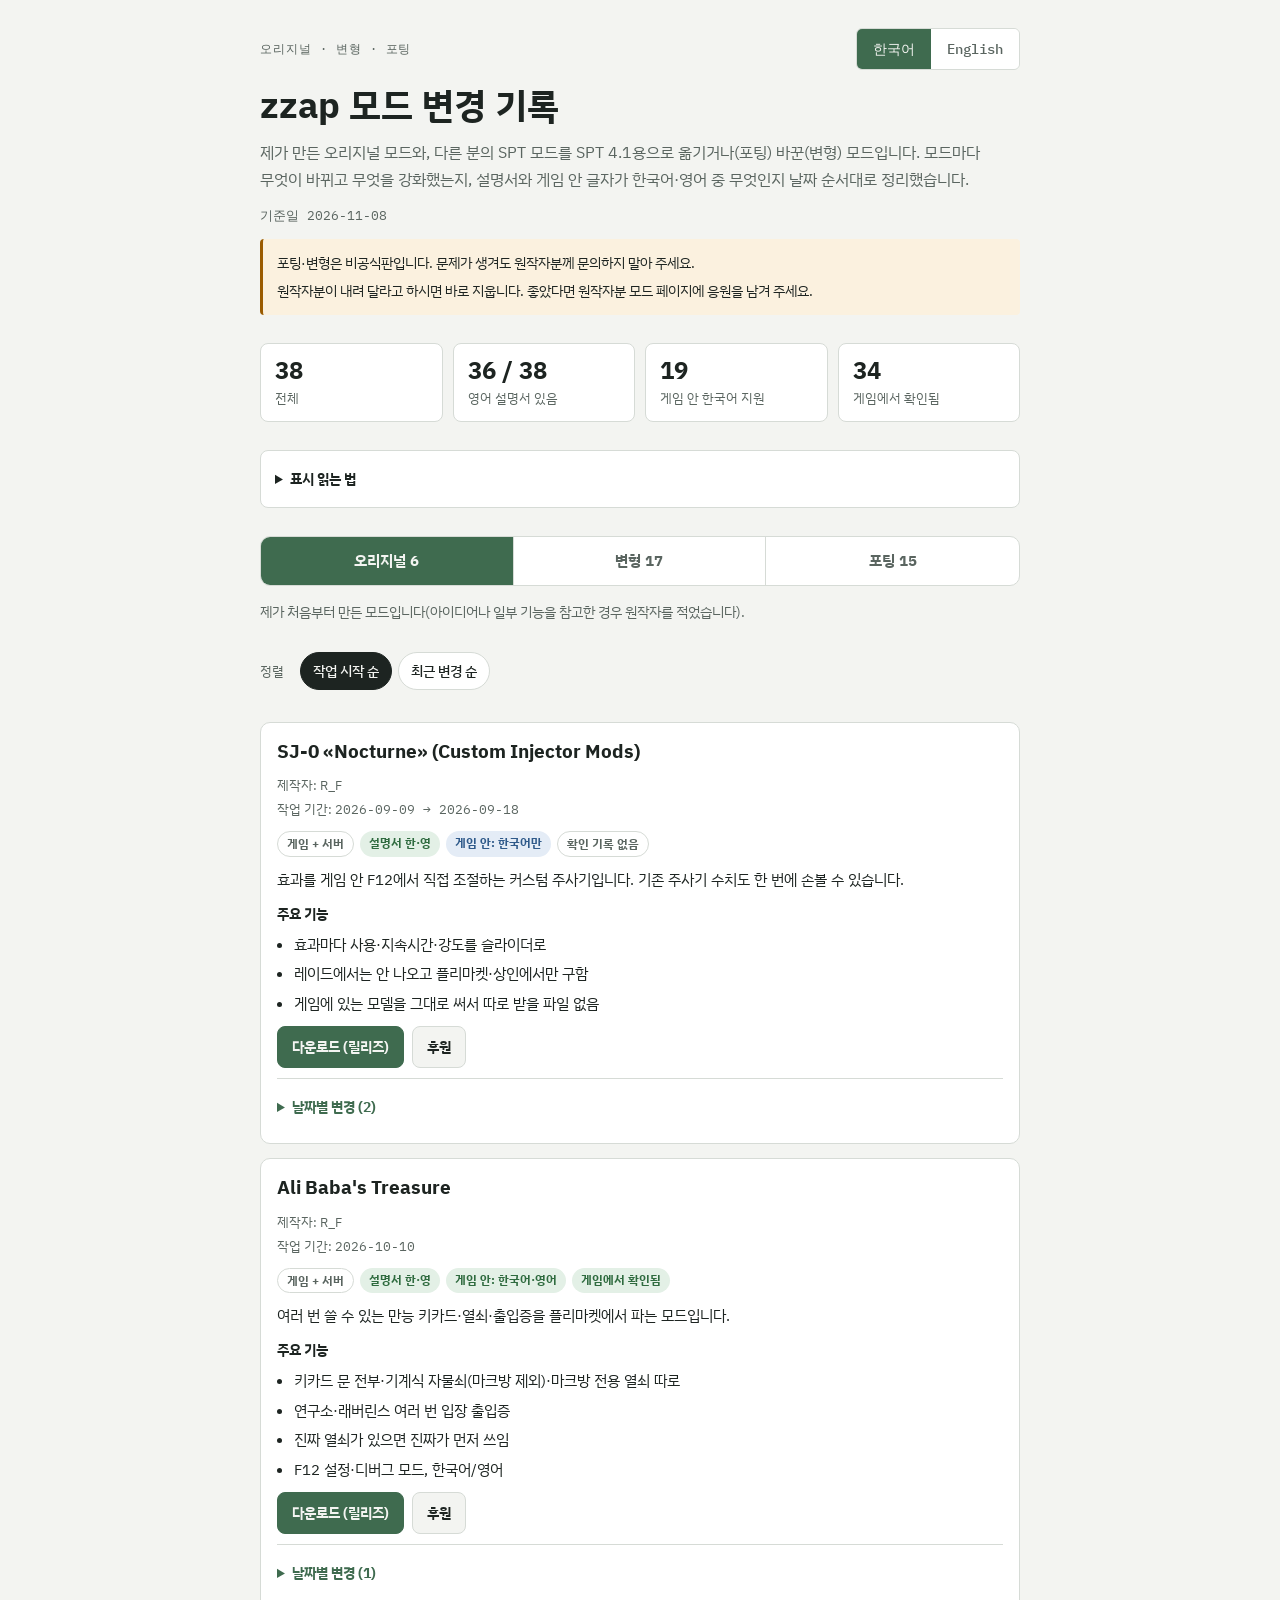
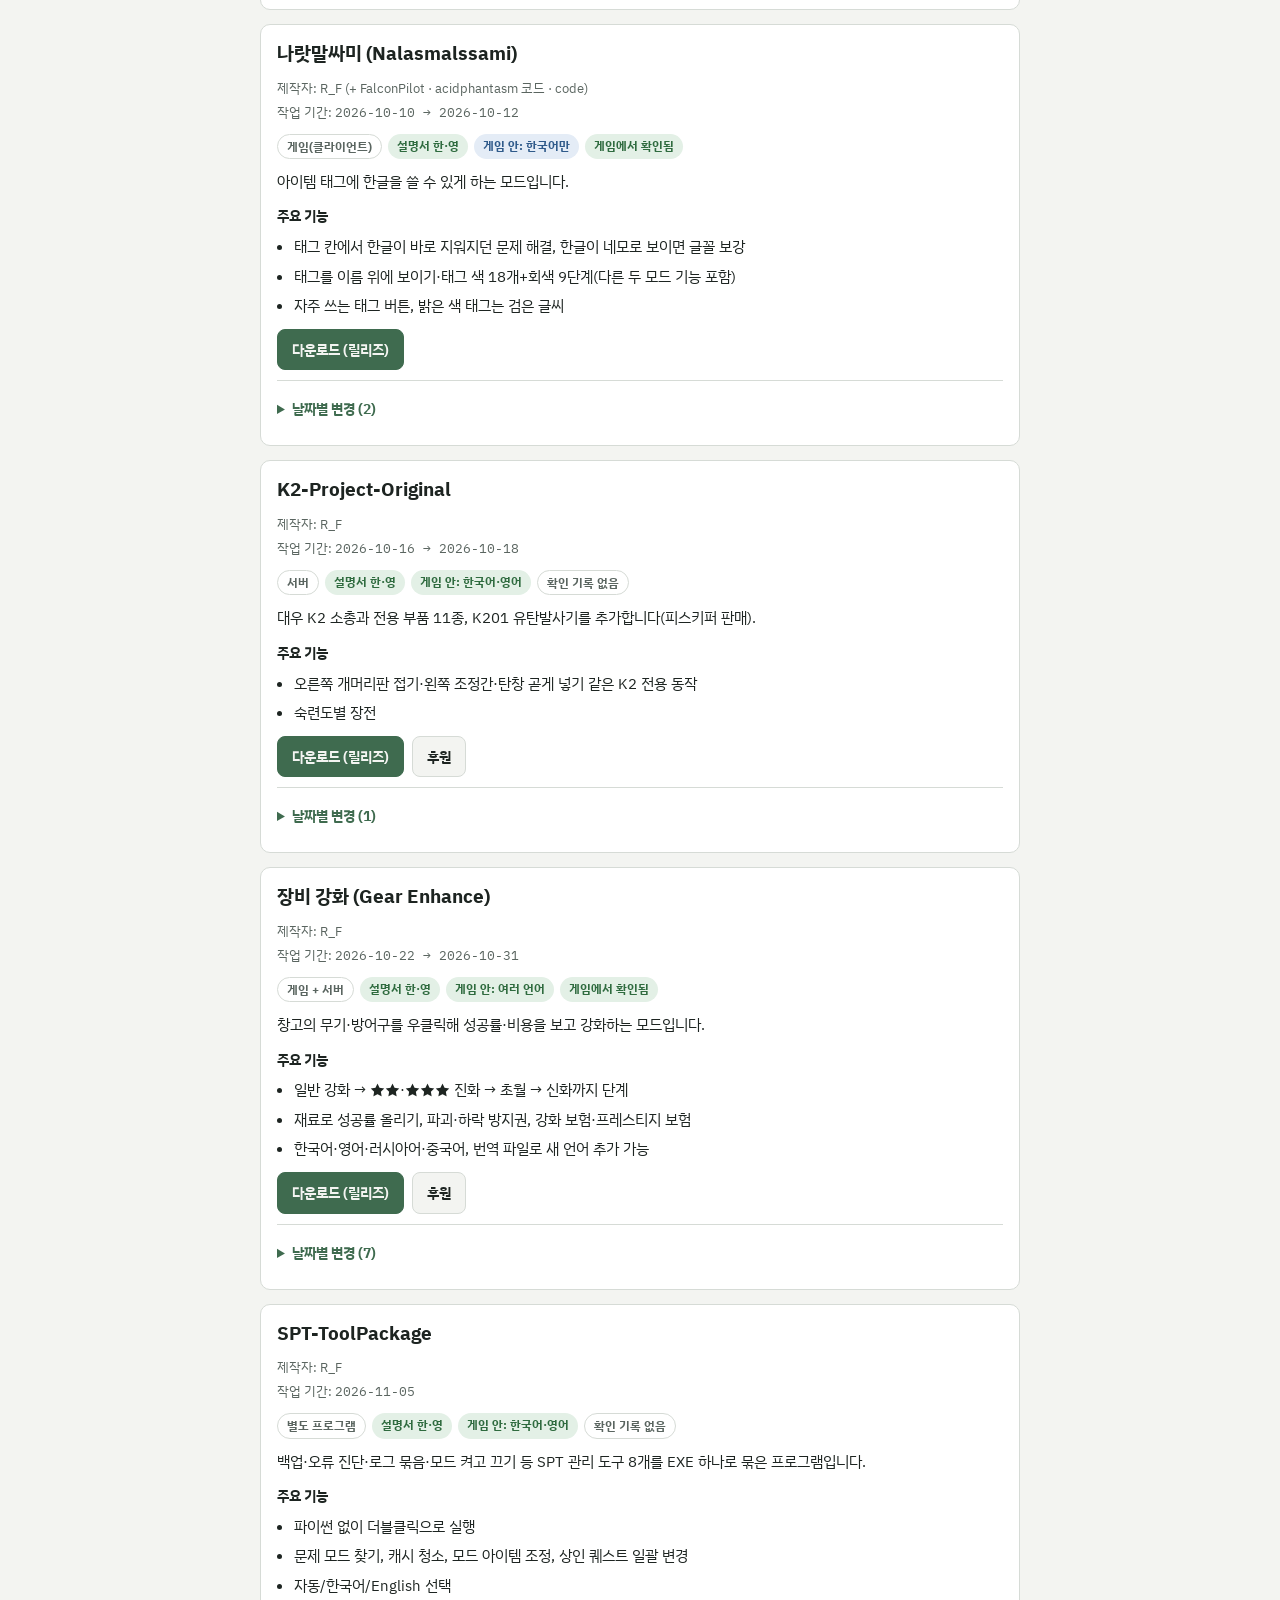
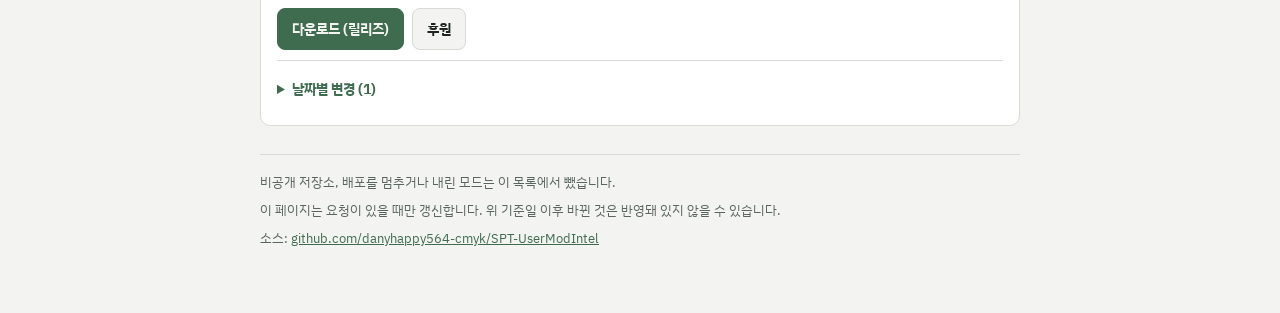
==== commit b2697a76: "모드 변경 기록: 나랏말싸미 후원 버튼 제거(남의 코드 포함 오리지널)" ====
--- a/mods/index.html
+++ b/mods/index.html
@@ -6,7 +6,7 @@
 <title>zzap 모드 변경 기록</title>
 <meta name="description" content="SPT 4.1 오리지널·변형·포팅 모드의 날짜별 변경점, 강화한 점, 한국어·영어 설명서 여부 정리">
 <link rel="stylesheet" href="https://fonts.googleapis.com/css2?family=IBM+Plex+Sans+KR:wght@400;500;700&family=IBM+Plex+Mono:wght@400;500&display=swap">
-<link rel="stylesheet" href="style.css">
+<link rel="stylesheet" href="style.css?v=20261108-4">
 </head>
 <body>
 <div class="wrap">
@@ -64,7 +64,7 @@
 </footer>
 </div>
 <script>window.SHOW_DL = true;</script>
-<script src="data.js"></script>
-<script src="app.js"></script>
+<script src="data.js?v=20261108-4"></script>
+<script src="app.js?v=20261108-4"></script>
 </body>
 </html>
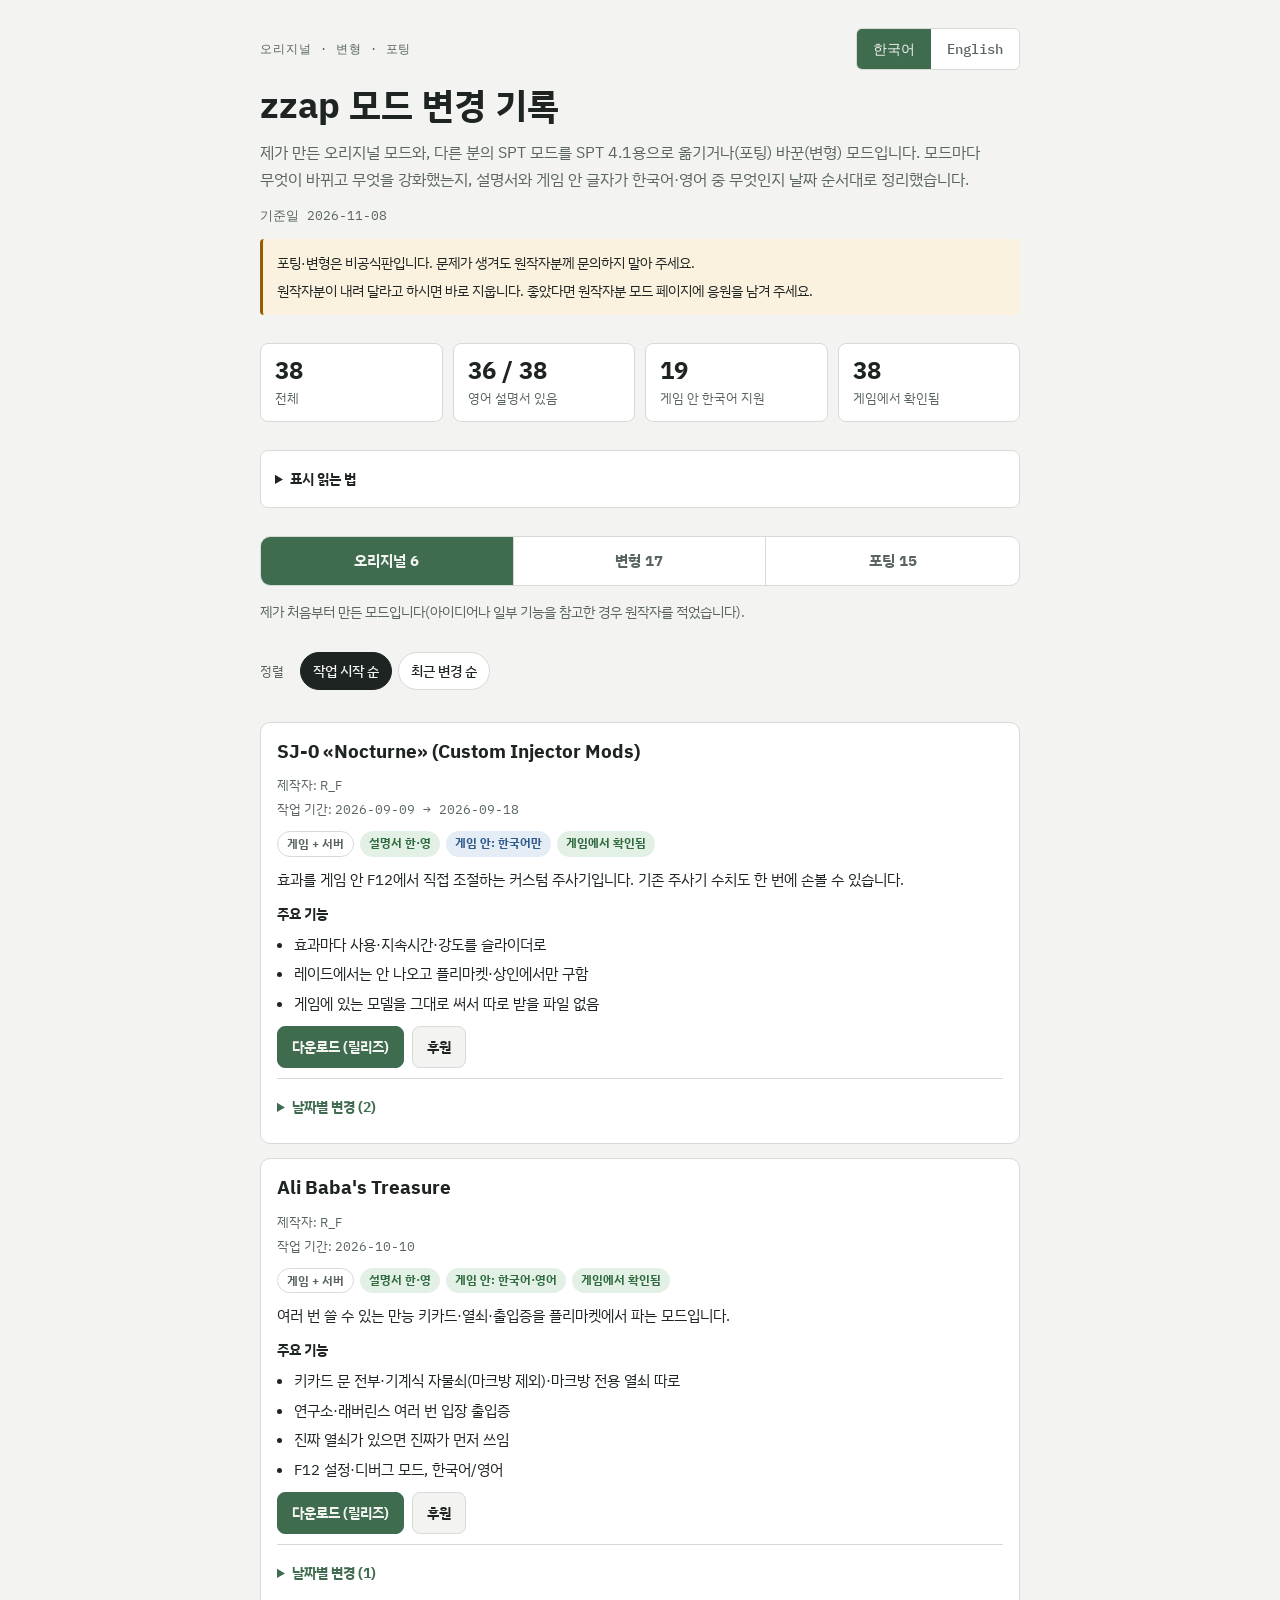
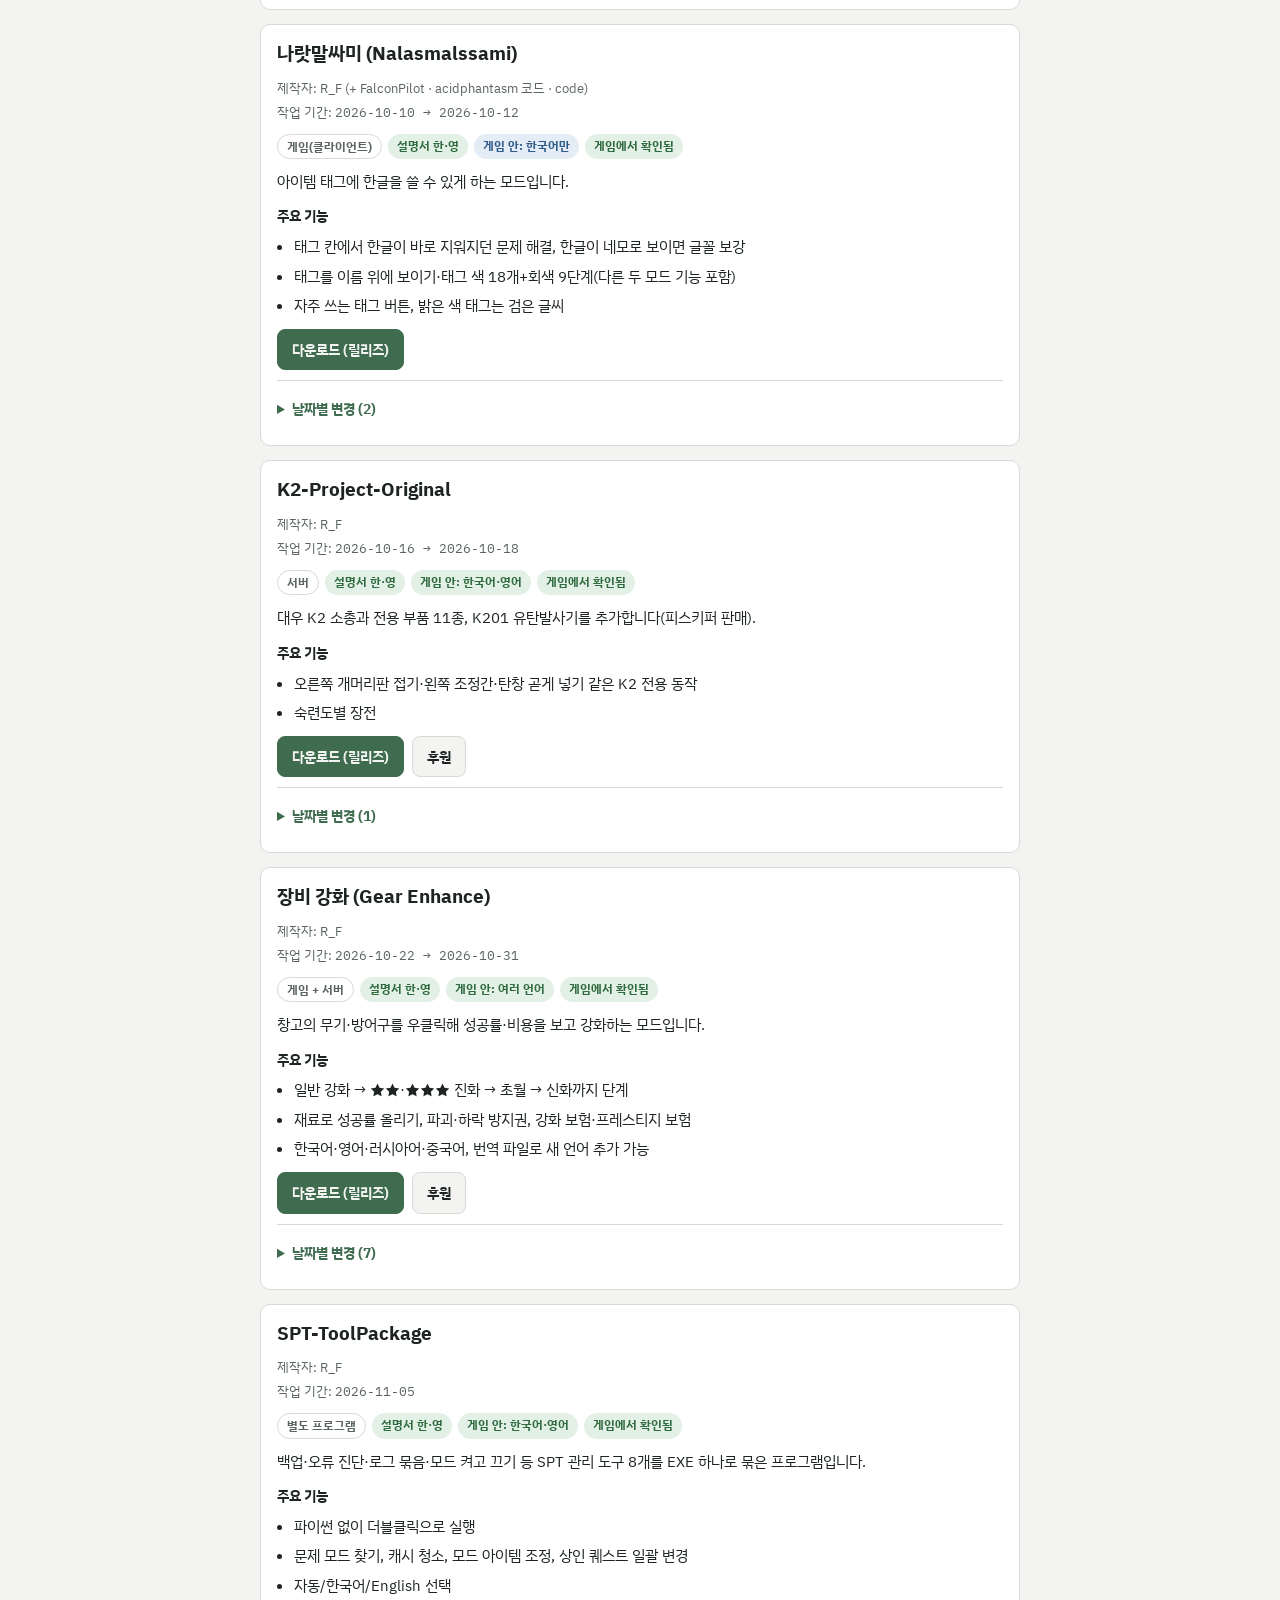
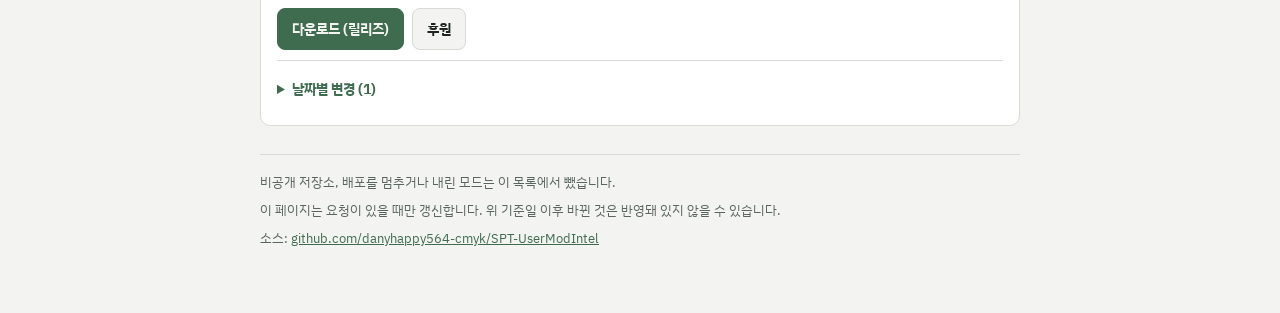
==== commit ee2515f5: "모드 변경 기록: 38개 전부 게임 확인으로(사용자 확인)" ====
--- a/mods/index.html
+++ b/mods/index.html
@@ -6,7 +6,7 @@
 <title>zzap 모드 변경 기록</title>
 <meta name="description" content="SPT 4.1 오리지널·변형·포팅 모드의 날짜별 변경점, 강화한 점, 한국어·영어 설명서 여부 정리">
 <link rel="stylesheet" href="https://fonts.googleapis.com/css2?family=IBM+Plex+Sans+KR:wght@400;500;700&family=IBM+Plex+Mono:wght@400;500&display=swap">
-<link rel="stylesheet" href="style.css?v=20261108-4">
+<link rel="stylesheet" href="style.css?v=20261108-5">
 </head>
 <body>
 <div class="wrap">
@@ -64,7 +64,7 @@
 </footer>
 </div>
 <script>window.SHOW_DL = true;</script>
-<script src="data.js?v=20261108-4"></script>
-<script src="app.js?v=20261108-4"></script>
+<script src="data.js?v=20261108-5"></script>
+<script src="app.js?v=20261108-5"></script>
 </body>
 </html>
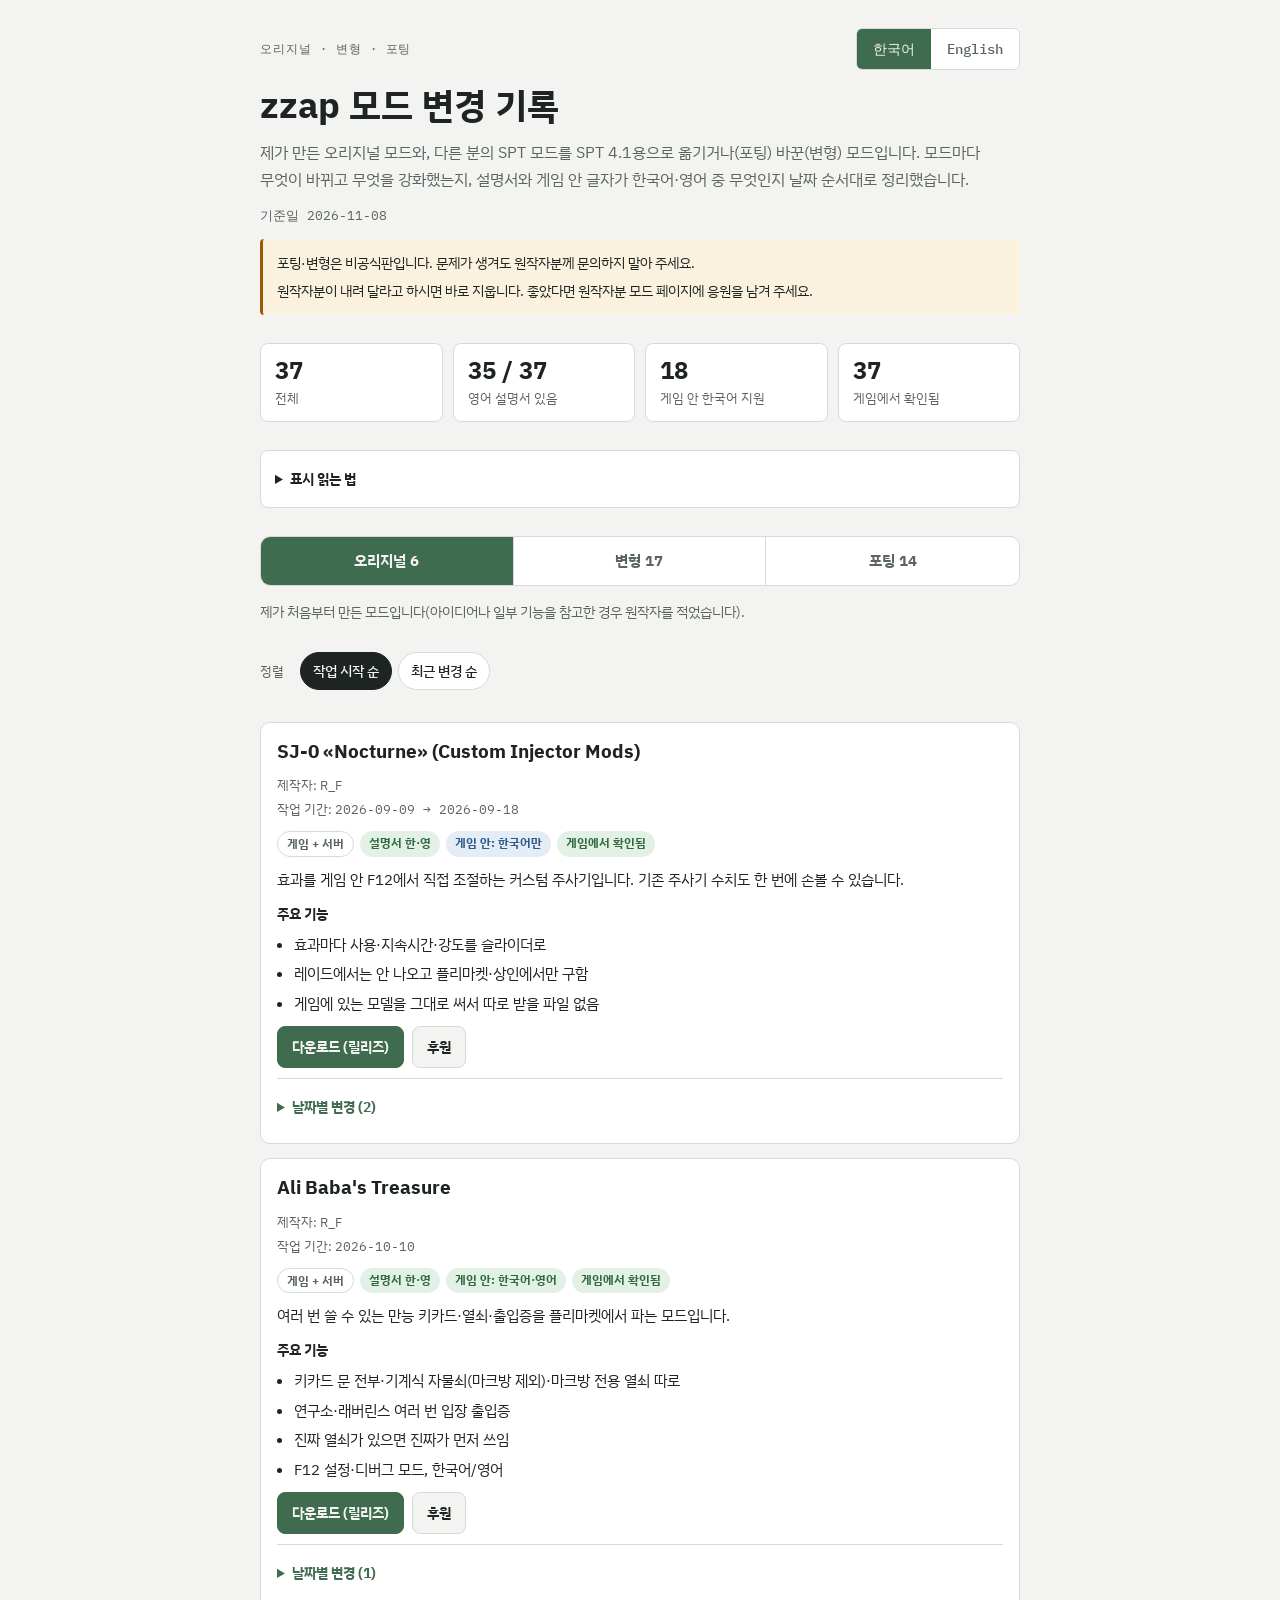
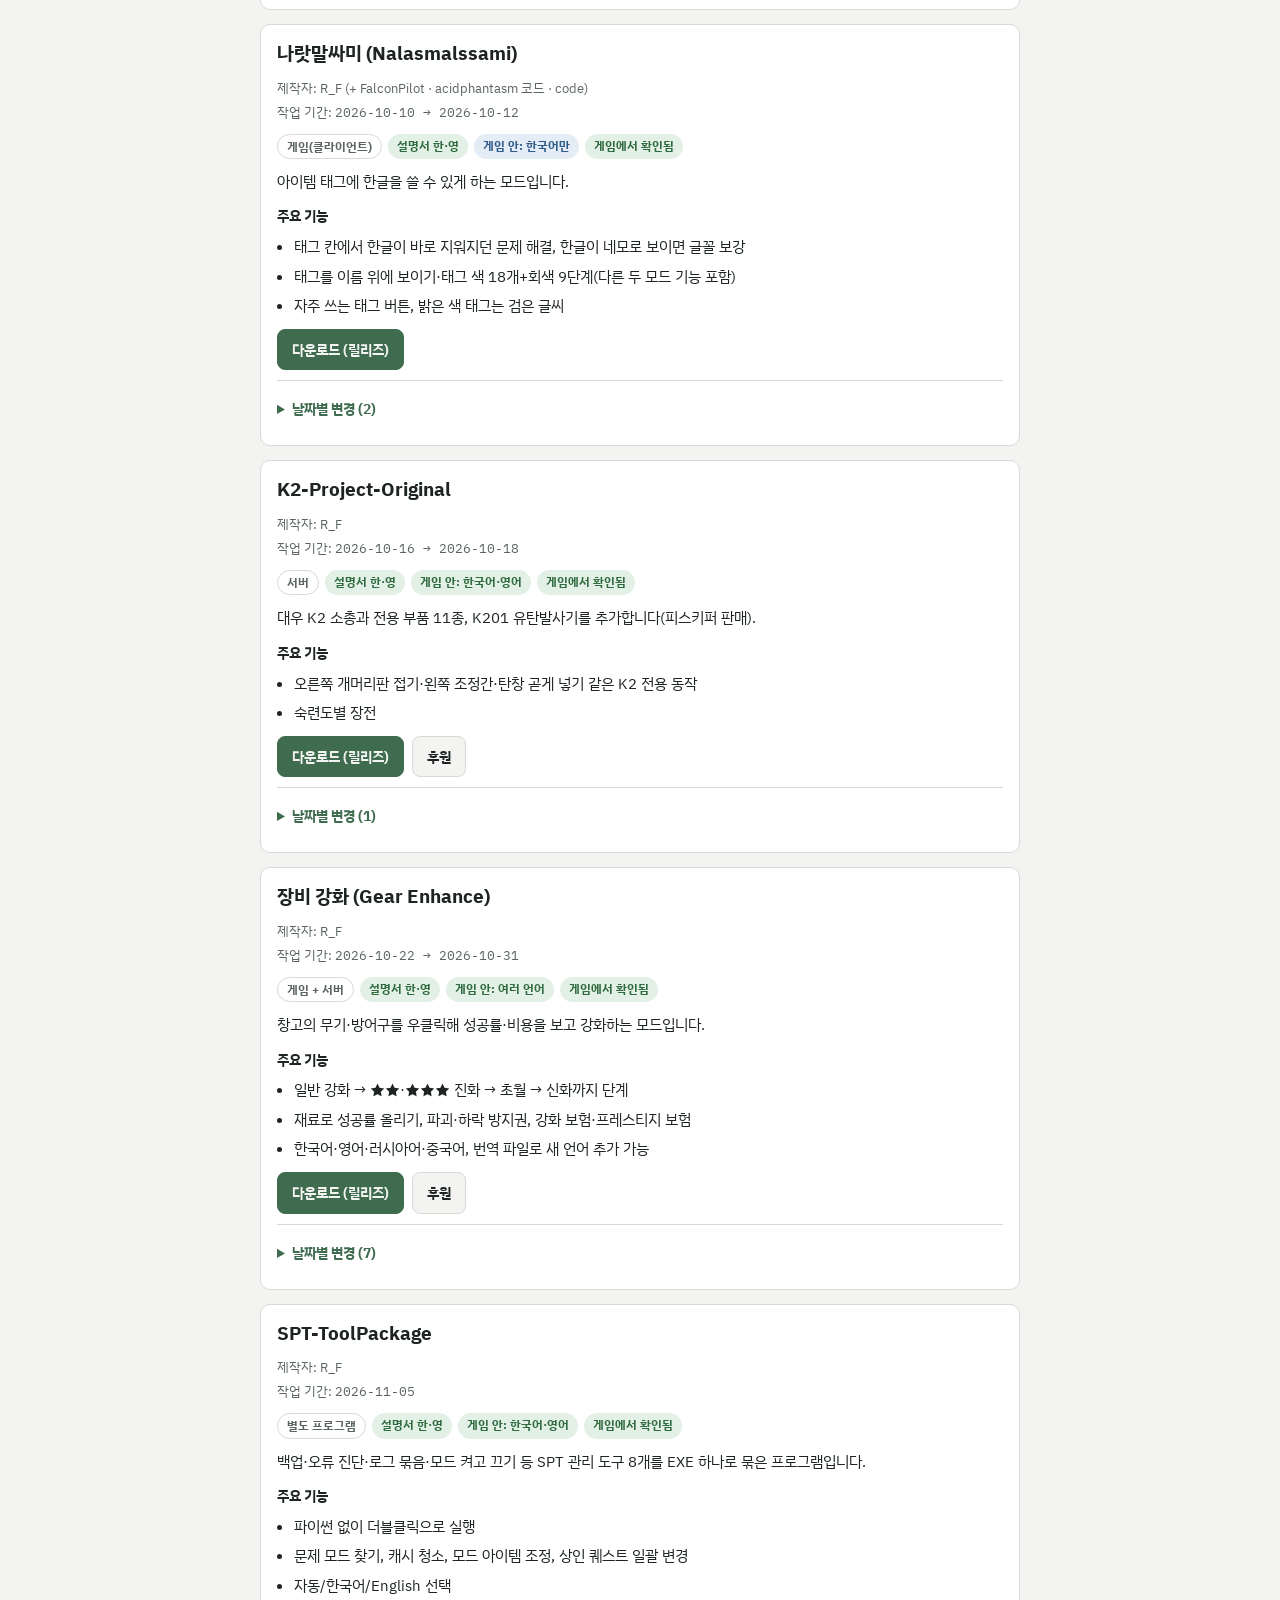
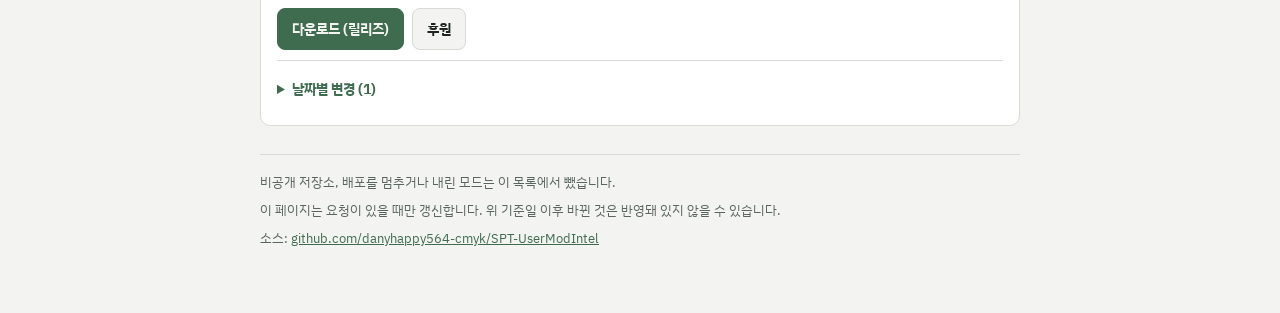
==== commit b7020c54: "모드 변경 기록: Project HANA-VI 제외(37개), 데이터·그리기 파일을 열 때마다 새로 받게(캐시로 옛 확인 상태가 보이던 문제)" ====
--- a/mods/index.html
+++ b/mods/index.html
@@ -6,7 +6,7 @@
 <title>zzap 모드 변경 기록</title>
 <meta name="description" content="SPT 4.1 오리지널·변형·포팅 모드의 날짜별 변경점, 강화한 점, 한국어·영어 설명서 여부 정리">
 <link rel="stylesheet" href="https://fonts.googleapis.com/css2?family=IBM+Plex+Sans+KR:wght@400;500;700&family=IBM+Plex+Mono:wght@400;500&display=swap">
-<link rel="stylesheet" href="style.css?v=20261108-5">
+<link rel="stylesheet" href="style.css?v=20261108-6">
 </head>
 <body>
 <div class="wrap">
@@ -63,8 +63,13 @@
   <span><span data-t="src"></span>: <a href="https://github.com/danyhappy564-cmyk/SPT-UserModIntel">github.com/danyhappy564-cmyk/SPT-UserModIntel</a></span>
 </footer>
 </div>
-<script>window.SHOW_DL = true;</script>
-<script src="data.js?v=20261108-5"></script>
-<script src="app.js?v=20261108-5"></script>
+<script>window.SHOW_DL = true;
+(function () {
+  // 휴대폰이 HTML을 기억해도 데이터·그리기 파일은 매번 새로 받는다(캐시로 옛 내용이 보이던 문제).
+  var t = Date.now();
+  function load(src, next) { var s = document.createElement("script"); s.src = src + "?t=" + t; s.onload = next; document.body.appendChild(s); }
+  load("data.js", function () { load("app.js"); });
+})();
+</script>
 </body>
 </html>
